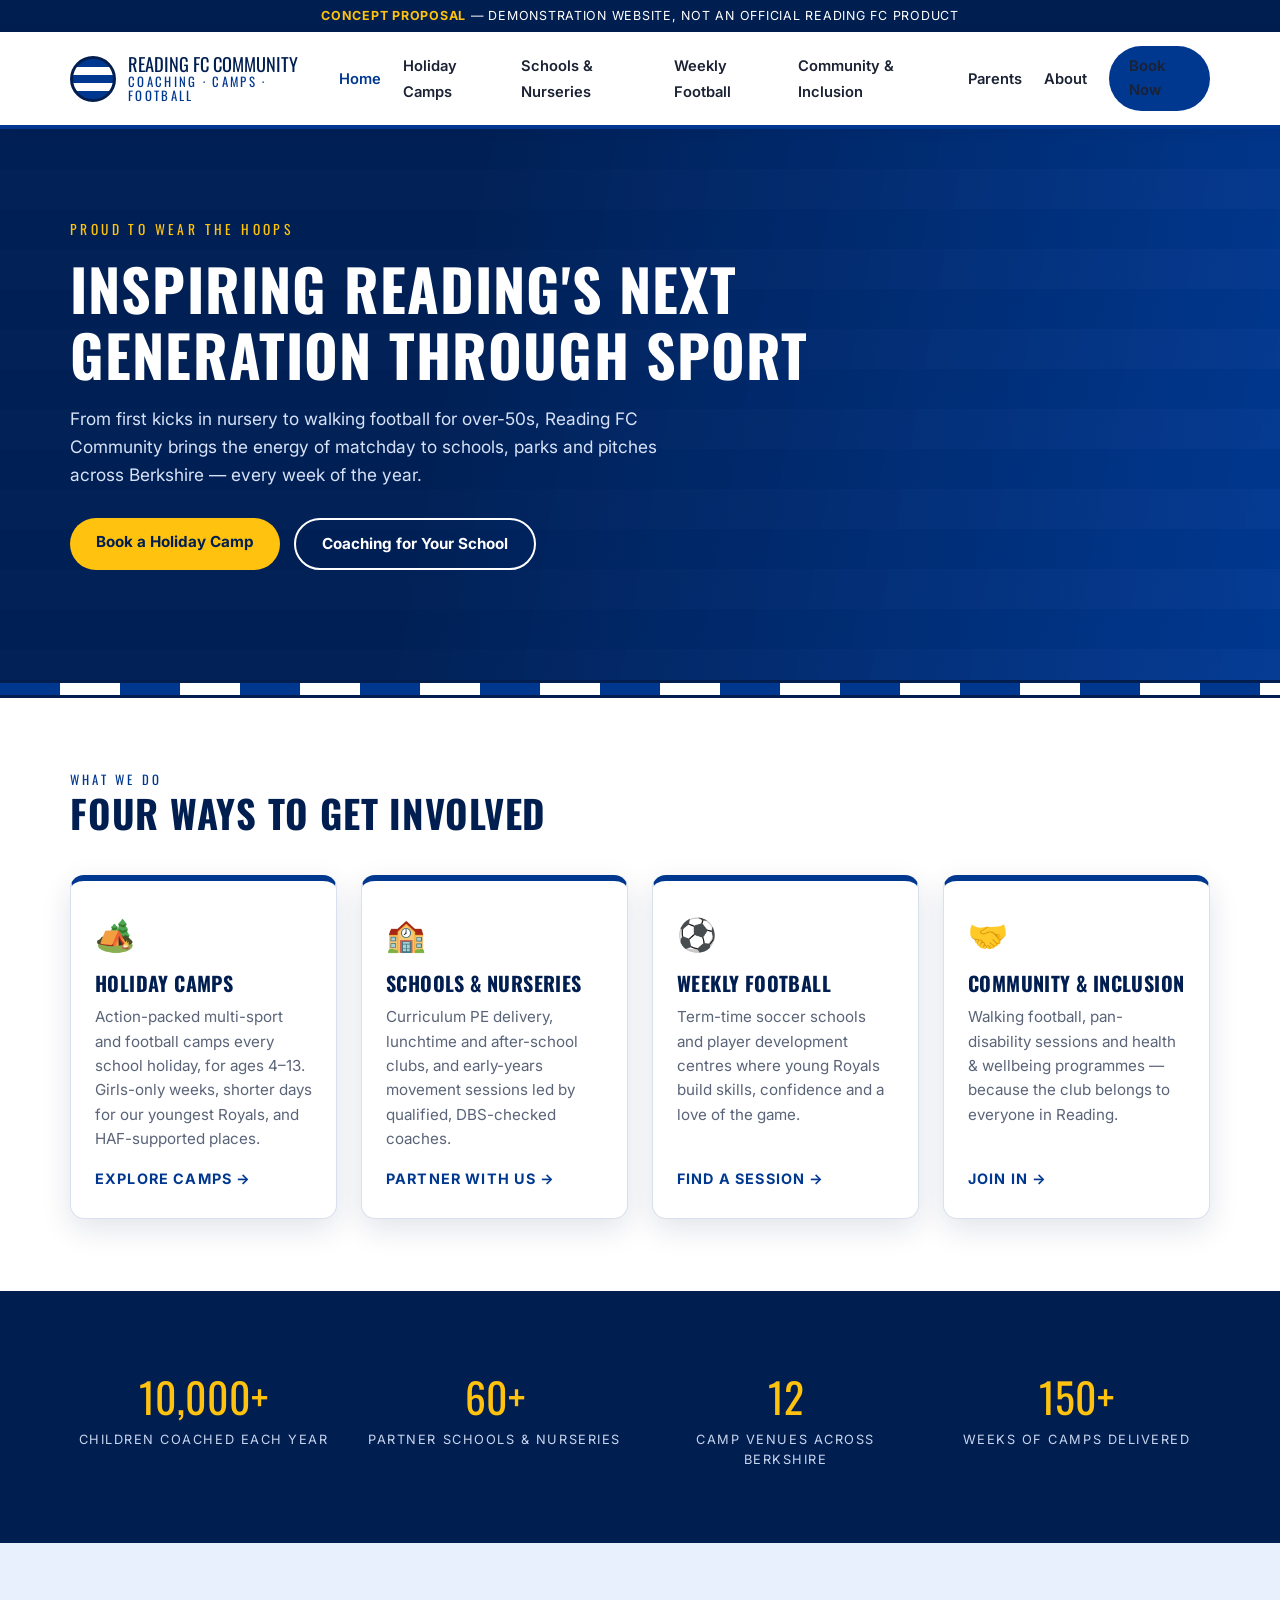
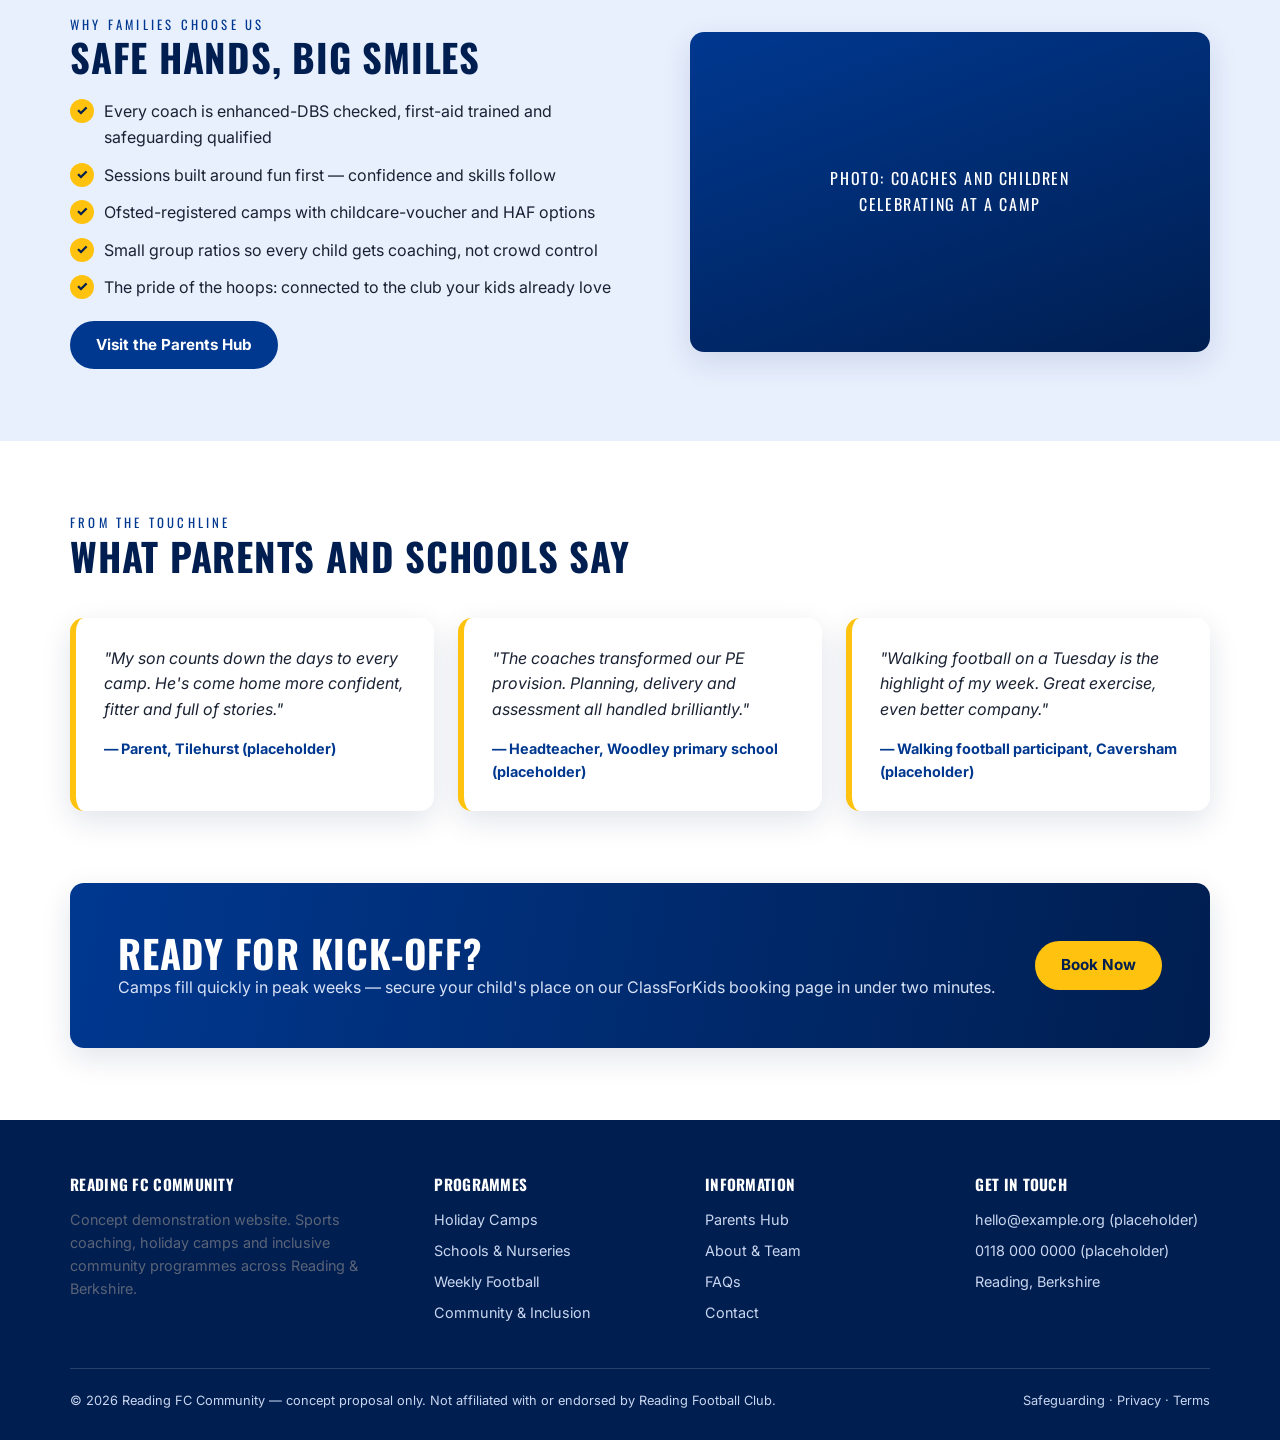
==== index.html @ 8077b836 "Link bookings to the Trust's ClassForKids portal Replace the planned Wix Bookings flow with link-out" ====
<!DOCTYPE html>
<html lang="en-GB">
<head>
  <meta charset="UTF-8" />
  <meta name="viewport" content="width=device-width, initial-scale=1.0" />
  <title>Reading FC Community | Sports Coaching, Holiday Camps &amp; Football for Berkshire</title>
  <meta name="description" content="Concept site: school sports coaching, holiday camps, weekly football and inclusive community programmes across Reading and Berkshire." />
  <link rel="preconnect" href="https://fonts.googleapis.com" />
  <link href="https://fonts.googleapis.com/css2?family=Oswald:wght@500;600;700&family=Inter:wght@400;600;700;800&display=swap" rel="stylesheet" />
  <link rel="stylesheet" href="assets/css/styles.css" />
</head>
<body>
  <div class="concept-ribbon"><strong>Concept proposal</strong> — demonstration website, not an official Reading FC product</div>

  <header class="site-header">
    <div class="container nav-bar">
      <a class="brand" href="index.html">
        <span class="brand-mark" aria-hidden="true"></span>
        <span class="brand-name">Reading FC Community<span>Coaching · Camps · Football</span></span>
      </a>
      <button class="nav-toggle" aria-label="Open menu">☰</button>
      <ul class="nav-links">
        <li><a href="index.html">Home</a></li>
        <li><a href="holiday-camps.html">Holiday Camps</a></li>
        <li><a href="schools-nurseries.html">Schools &amp; Nurseries</a></li>
        <li><a href="football.html">Weekly Football</a></li>
        <li><a href="community.html">Community &amp; Inclusion</a></li>
        <li><a href="parents.html">Parents</a></li>
        <li><a href="about.html">About</a></li>
        <li><a href="https://reading-fc-community-trust.classforkids.io/" target="_blank" rel="noopener" class="btn btn-royal" style="padding:9px 20px;">Book Now</a></li>
      </ul>
    </div>
  </header>

  <section class="hero">
    <div class="container">
      <p class="kicker">Proud to wear the hoops</p>
      <h1>Inspiring Reading's next generation through sport</h1>
      <p class="lede">From first kicks in nursery to walking football for over-50s, Reading FC Community brings the energy of matchday to schools, parks and pitches across Berkshire — every week of the year.</p>
      <div class="hero-ctas">
        <a class="btn btn-primary" href="holiday-camps.html">Book a Holiday Camp</a>
        <a class="btn btn-outline" href="schools-nurseries.html">Coaching for Your School</a>
      </div>
    </div>
  </section>
  <div class="hoops" aria-hidden="true"></div>

  <section>
    <div class="container">
      <div class="section-head">
        <p class="kicker">What we do</p>
        <h2>Four ways to get involved</h2>
      </div>
      <div class="card-grid">
        <article class="card">
          <div class="icon">🏕️</div>
          <h3>Holiday Camps</h3>
          <p>Action-packed multi-sport and football camps every school holiday, for ages 4–13. Girls-only weeks, shorter days for our youngest Royals, and HAF-supported places.</p>
          <a class="card-link" href="holiday-camps.html">Explore camps →</a>
        </article>
        <article class="card">
          <div class="icon">🏫</div>
          <h3>Schools &amp; Nurseries</h3>
          <p>Curriculum PE delivery, lunchtime and after-school clubs, and early-years movement sessions led by qualified, DBS-checked coaches.</p>
          <a class="card-link" href="schools-nurseries.html">Partner with us →</a>
        </article>
        <article class="card">
          <div class="icon">⚽</div>
          <h3>Weekly Football</h3>
          <p>Term-time soccer schools and player development centres where young Royals build skills, confidence and a love of the game.</p>
          <a class="card-link" href="football.html">Find a session →</a>
        </article>
        <article class="card">
          <div class="icon">🤝</div>
          <h3>Community &amp; Inclusion</h3>
          <p>Walking football, pan-disability sessions and health &amp; wellbeing programmes — because the club belongs to everyone in Reading.</p>
          <a class="card-link" href="community.html">Join in →</a>
        </article>
      </div>
    </div>
  </section>

  <section class="section-navy">
    <div class="container">
      <div class="stats">
        <div class="stat"><div class="num">10,000+</div><div class="label">Children coached each year</div></div>
        <div class="stat"><div class="num">60+</div><div class="label">Partner schools &amp; nurseries</div></div>
        <div class="stat"><div class="num">12</div><div class="label">Camp venues across Berkshire</div></div>
        <div class="stat"><div class="num">150+</div><div class="label">Weeks of camps delivered</div></div>
      </div>
    </div>
  </section>

  <section class="section-tinted">
    <div class="container split">
      <div>
        <div class="section-head" style="margin-bottom:18px;">
          <p class="kicker">Why families choose us</p>
          <h2>Safe hands, big smiles</h2>
        </div>
        <ul class="checklist">
          <li>Every coach is enhanced-DBS checked, first-aid trained and safeguarding qualified</li>
          <li>Sessions built around fun first — confidence and skills follow</li>
          <li>Ofsted-registered camps with childcare-voucher and HAF options</li>
          <li>Small group ratios so every child gets coaching, not crowd control</li>
          <li>The pride of the hoops: connected to the club your kids already love</li>
        </ul>
        <a class="btn btn-royal" href="parents.html">Visit the Parents Hub</a>
      </div>
      <div class="panel">Photo: coaches and children<br />celebrating at a camp</div>
    </div>
  </section>

  <section>
    <div class="container">
      <div class="section-head">
        <p class="kicker">From the touchline</p>
        <h2>What parents and schools say</h2>
      </div>
      <div class="quote-grid">
        <blockquote class="quote">
          <p>"My son counts down the days to every camp. He's come home more confident, fitter and full of stories."</p>
          <footer>— Parent, Tilehurst (placeholder)</footer>
        </blockquote>
        <blockquote class="quote">
          <p>"The coaches transformed our PE provision. Planning, delivery and assessment all handled brilliantly."</p>
          <footer>— Headteacher, Woodley primary school (placeholder)</footer>
        </blockquote>
        <blockquote class="quote">
          <p>"Walking football on a Tuesday is the highlight of my week. Great exercise, even better company."</p>
          <footer>— Walking football participant, Caversham (placeholder)</footer>
        </blockquote>
      </div>
    </div>
  </section>

  <section style="padding-top:0;">
    <div class="container">
      <div class="cta-banner">
        <div>
          <h2>Ready for kick-off?</h2>
          <p>Camps fill quickly in peak weeks — secure your child's place on our ClassForKids booking page in under two minutes.</p>
        </div>
        <a class="btn btn-primary" href="https://reading-fc-community-trust.classforkids.io/" target="_blank" rel="noopener">Book Now</a>
      </div>
    </div>
  </section>

  <footer class="site-footer">
    <div class="container">
      <div class="footer-grid">
        <div>
          <h4>Reading FC Community</h4>
          <p>Concept demonstration website. Sports coaching, holiday camps and inclusive community programmes across Reading &amp; Berkshire.</p>
        </div>
        <div>
          <h4>Programmes</h4>
          <ul>
            <li><a href="holiday-camps.html">Holiday Camps</a></li>
            <li><a href="schools-nurseries.html">Schools &amp; Nurseries</a></li>
            <li><a href="football.html">Weekly Football</a></li>
            <li><a href="community.html">Community &amp; Inclusion</a></li>
          </ul>
        </div>
        <div>
          <h4>Information</h4>
          <ul>
            <li><a href="parents.html">Parents Hub</a></li>
            <li><a href="about.html">About &amp; Team</a></li>
            <li><a href="parents.html#faqs">FAQs</a></li>
            <li><a href="contact.html">Contact</a></li>
          </ul>
        </div>
        <div>
          <h4>Get in touch</h4>
          <ul>
            <li>hello@example.org (placeholder)</li>
            <li>0118 000 0000 (placeholder)</li>
            <li>Reading, Berkshire</li>
          </ul>
        </div>
      </div>
      <div class="footer-legal">
        <span>© 2026 Reading FC Community — concept proposal only. Not affiliated with or endorsed by Reading Football Club.</span>
        <span>Safeguarding · Privacy · Terms</span>
      </div>
    </div>
  </footer>

  <script src="assets/js/main.js"></script>
</body>
</html>
---- assets/css/styles.css ----
/* Reading FC Community — concept prototype stylesheet */

:root {
  --royal: #003890;
  --navy: #001e50;
  --sky: #e8f0fe;
  --gold: #ffc20e;
  --white: #ffffff;
  --ink: #1a2233;
  --grey: #5a6478;
  --line: #d9e0ee;
  --radius: 14px;
  --shadow: 0 10px 30px rgba(0, 30, 80, 0.12);
  --font-head: "Oswald", "Arial Narrow", sans-serif;
  --font-body: "Inter", "Helvetica Neue", Arial, sans-serif;
}

* { box-sizing: border-box; margin: 0; padding: 0; }

html { scroll-behavior: smooth; }

body {
  font-family: var(--font-body);
  color: var(--ink);
  line-height: 1.6;
  background: var(--white);
}

img { max-width: 100%; display: block; }

h1, h2, h3, h4 {
  font-family: var(--font-head);
  text-transform: uppercase;
  letter-spacing: 0.02em;
  line-height: 1.15;
  color: var(--navy);
}

h1 { font-size: clamp(2.2rem, 5vw, 3.6rem); }
h2 { font-size: clamp(1.6rem, 3.5vw, 2.4rem); }
h3 { font-size: 1.25rem; }

p { color: var(--grey); }

a { color: var(--royal); }

.container {
  width: min(1140px, 92%);
  margin: 0 auto;
}

/* ---- Concept disclaimer ribbon ---- */
.concept-ribbon {
  background: var(--navy);
  color: var(--white);
  text-align: center;
  font-size: 0.78rem;
  letter-spacing: 0.06em;
  text-transform: uppercase;
  padding: 6px 12px;
}
.concept-ribbon strong { color: var(--gold); }

/* ---- Header / nav ---- */
.site-header {
  position: sticky;
  top: 0;
  z-index: 50;
  background: var(--white);
  border-bottom: 4px solid var(--royal);
  box-shadow: 0 2px 12px rgba(0, 30, 80, 0.08);
}

.nav-bar {
  display: flex;
  align-items: center;
  justify-content: space-between;
  padding: 14px 0;
  gap: 20px;
}

.brand {
  display: flex;
  align-items: center;
  gap: 12px;
  text-decoration: none;
}

.brand-mark {
  width: 46px;
  height: 46px;
  border-radius: 50%;
  background: repeating-linear-gradient(
    180deg,
    var(--royal) 0 20%,
    var(--white) 20% 40%
  );
  border: 3px solid var(--navy);
  flex-shrink: 0;
}

.brand-name {
  font-family: var(--font-head);
  text-transform: uppercase;
  color: var(--navy);
  font-size: 1.15rem;
  line-height: 1.1;
}
.brand-name span { display: block; color: var(--royal); font-size: 0.8rem; letter-spacing: 0.18em; }

.nav-links {
  display: flex;
  align-items: center;
  gap: 22px;
  list-style: none;
}

.nav-links a {
  text-decoration: none;
  color: var(--ink);
  font-weight: 600;
  font-size: 0.92rem;
}

.nav-links a:hover, .nav-links a.active { color: var(--royal); }

.btn {
  display: inline-block;
  padding: 12px 26px;
  border-radius: 999px;
  font-weight: 700;
  text-decoration: none;
  font-size: 0.95rem;
  transition: transform 0.15s ease, box-shadow 0.15s ease;
}
.btn:hover { transform: translateY(-2px); box-shadow: var(--shadow); }

.btn-primary { background: var(--gold); color: var(--navy); }
.btn-outline { border: 2px solid var(--white); color: var(--white); }
.btn-royal { background: var(--royal); color: var(--white); }

.nav-toggle {
  display: none;
  background: none;
  border: 0;
  font-size: 1.6rem;
  color: var(--navy);
  cursor: pointer;
}

/* ---- Hero ---- */
.hero {
  position: relative;
  background:
    linear-gradient(100deg, rgba(0, 30, 80, 0.92) 35%, rgba(0, 56, 144, 0.78)),
    url("data:image/svg+xml,%3Csvg xmlns='http://www.w3.org/2000/svg' width='80' height='80'%3E%3Crect width='80' height='40' fill='%23003890'/%3E%3Crect y='40' width='80' height='40' fill='%23184aa5'/%3E%3C/svg%3E");
  color: var(--white);
  padding: 90px 0 110px;
  overflow: hidden;
}

.hero h1 { color: var(--white); max-width: 14em; }
.hero .kicker {
  color: var(--gold);
  font-family: var(--font-head);
  text-transform: uppercase;
  letter-spacing: 0.25em;
  font-size: 0.85rem;
  margin-bottom: 14px;
}
.hero p.lede {
  color: #d7e2f7;
  max-width: 36em;
  margin: 18px 0 30px;
  font-size: 1.08rem;
}
.hero-ctas { display: flex; gap: 14px; flex-wrap: wrap; }

.hoops {
  height: 18px;
  background: repeating-linear-gradient(
    90deg,
    var(--royal) 0 60px,
    var(--white) 60px 120px
  );
  border-top: 3px solid var(--navy);
  border-bottom: 3px solid var(--navy);
}

/* ---- Sections ---- */
section { padding: 72px 0; }
.section-tinted { background: var(--sky); }
.section-navy { background: var(--navy); color: var(--white); }
.section-navy h2 { color: var(--white); }
.section-navy p { color: #c9d6ef; }

.section-head { max-width: 44em; margin-bottom: 40px; }
.section-head .kicker {
  color: var(--royal);
  font-family: var(--font-head);
  text-transform: uppercase;
  letter-spacing: 0.25em;
  font-size: 0.8rem;
}
.section-navy .section-head .kicker { color: var(--gold); }

/* ---- Cards ---- */
.card-grid {
  display: grid;
  grid-template-columns: repeat(auto-fit, minmax(250px, 1fr));
  gap: 24px;
}

.card {
  background: var(--white);
  border: 1px solid var(--line);
  border-top: 6px solid var(--royal);
  border-radius: var(--radius);
  padding: 28px 24px;
  box-shadow: var(--shadow);
  display: flex;
  flex-direction: column;
}

.card .icon { font-size: 2rem; margin-bottom: 12px; }
.card h3 { margin-bottom: 10px; }
.card p { font-size: 0.95rem; flex-grow: 1; }
.card .card-link {
  margin-top: 16px;
  font-weight: 700;
  text-decoration: none;
  color: var(--royal);
  font-size: 0.9rem;
  text-transform: uppercase;
  letter-spacing: 0.08em;
}

/* ---- Stats band ---- */
.stats {
  display: grid;
  grid-template-columns: repeat(auto-fit, minmax(180px, 1fr));
  gap: 24px;
  text-align: center;
}
.stat .num {
  font-family: var(--font-head);
  font-size: 2.6rem;
  color: var(--gold);
}
.stat .label { color: #c9d6ef; text-transform: uppercase; font-size: 0.8rem; letter-spacing: 0.12em; }

/* ---- Split feature ---- */
.split {
  display: grid;
  grid-template-columns: 1.1fr 1fr;
  gap: 48px;
  align-items: center;
}
.split .panel {
  background: linear-gradient(160deg, var(--royal), var(--navy));
  border-radius: var(--radius);
  min-height: 320px;
  display: flex;
  align-items: center;
  justify-content: center;
  color: var(--white);
  font-family: var(--font-head);
  text-transform: uppercase;
  letter-spacing: 0.1em;
  text-align: center;
  padding: 24px;
  box-shadow: var(--shadow);
}

.checklist { list-style: none; margin: 20px 0; }
.checklist li {
  padding-left: 34px;
  position: relative;
  margin-bottom: 12px;
  color: var(--ink);
}
.checklist li::before {
  content: "✓";
  position: absolute;
  left: 0;
  top: 0;
  width: 24px;
  height: 24px;
  border-radius: 50%;
  background: var(--gold);
  color: var(--navy);
  font-weight: 800;
  display: flex;
  align-items: center;
  justify-content: center;
  font-size: 0.85rem;
}

/* ---- Testimonials ---- */
.quote-grid {
  display: grid;
  grid-template-columns: repeat(auto-fit, minmax(280px, 1fr));
  gap: 24px;
}
.quote {
  background: var(--white);
  border-radius: var(--radius);
  padding: 28px;
  border-left: 6px solid var(--gold);
  box-shadow: var(--shadow);
}
.quote p { font-style: italic; color: var(--ink); }
.quote footer { margin-top: 14px; font-weight: 700; color: var(--royal); font-size: 0.9rem; }

/* ---- Tables ---- */
.info-table {
  width: 100%;
  border-collapse: collapse;
  background: var(--white);
  border-radius: var(--radius);
  overflow: hidden;
  box-shadow: var(--shadow);
}
.info-table th {
  background: var(--royal);
  color: var(--white);
  font-family: var(--font-head);
  text-transform: uppercase;
  letter-spacing: 0.06em;
  font-weight: 600;
  padding: 14px 18px;
  text-align: left;
  font-size: 0.9rem;
}
.info-table td { padding: 14px 18px; border-bottom: 1px solid var(--line); font-size: 0.95rem; }
.info-table tr:last-child td { border-bottom: 0; }

.badge {
  display: inline-block;
  background: var(--sky);
  color: var(--royal);
  border-radius: 999px;
  font-size: 0.75rem;
  font-weight: 700;
  padding: 3px 12px;
  text-transform: uppercase;
  letter-spacing: 0.06em;
}
.badge-gold { background: var(--gold); color: var(--navy); }

/* ---- FAQ ---- */
details.faq {
  background: var(--white);
  border: 1px solid var(--line);
  border-radius: var(--radius);
  margin-bottom: 12px;
  overflow: hidden;
}
details.faq summary {
  cursor: pointer;
  padding: 18px 22px;
  font-weight: 700;
  color: var(--navy);
  list-style: none;
  position: relative;
}
details.faq summary::after {
  content: "+";
  position: absolute;
  right: 22px;
  color: var(--royal);
  font-size: 1.3rem;
}
details.faq[open] summary::after { content: "–"; }
details.faq .answer { padding: 0 22px 18px; }

/* ---- Forms ---- */
.form-grid {
  display: grid;
  grid-template-columns: 1fr 1fr;
  gap: 18px;
}
.form-grid .full { grid-column: 1 / -1; }
label { font-weight: 600; font-size: 0.88rem; color: var(--navy); display: block; margin-bottom: 6px; }
input, select, textarea {
  width: 100%;
  padding: 12px 14px;
  border: 1px solid var(--line);
  border-radius: 8px;
  font-family: inherit;
  font-size: 0.95rem;
}
textarea { min-height: 120px; resize: vertical; }

/* ---- CTA banner ---- */
.cta-banner {
  background: linear-gradient(100deg, var(--royal), var(--navy));
  border-radius: var(--radius);
  padding: 48px;
  display: flex;
  align-items: center;
  justify-content: space-between;
  gap: 24px;
  flex-wrap: wrap;
  color: var(--white);
  box-shadow: var(--shadow);
}
.cta-banner h2 { color: var(--white); }
.cta-banner p { color: #d7e2f7; }

/* ---- Footer ---- */
.site-footer {
  background: var(--navy);
  color: #c9d6ef;
  padding: 56px 0 28px;
  font-size: 0.9rem;
}
.footer-grid {
  display: grid;
  grid-template-columns: 1.4fr 1fr 1fr 1fr;
  gap: 36px;
  margin-bottom: 36px;
}
.site-footer h4 { color: var(--white); margin-bottom: 14px; font-size: 0.95rem; }
.site-footer ul { list-style: none; }
.site-footer li { margin-bottom: 8px; }
.site-footer a { color: #c9d6ef; text-decoration: none; }
.site-footer a:hover { color: var(--gold); }
.footer-legal {
  border-top: 1px solid rgba(255, 255, 255, 0.15);
  padding-top: 22px;
  display: flex;
  justify-content: space-between;
  gap: 16px;
  flex-wrap: wrap;
  font-size: 0.8rem;
}

/* ---- Page hero (inner pages) ---- */
.page-hero {
  background: linear-gradient(100deg, var(--navy), var(--royal));
  color: var(--white);
  padding: 64px 0;
}
.page-hero h1 { color: var(--white); }
.page-hero p { color: #d7e2f7; max-width: 40em; margin-top: 12px; }

/* ---- Responsive ---- */
@media (max-width: 860px) {
  .nav-toggle { display: block; }
  .nav-links {
    display: none;
    position: absolute;
    top: 100%;
    left: 0;
    right: 0;
    background: var(--white);
    flex-direction: column;
    padding: 18px 5%;
    gap: 14px;
    border-bottom: 4px solid var(--royal);
    box-shadow: var(--shadow);
  }
  .nav-links.open { display: flex; }
  .split { grid-template-columns: 1fr; }
  .footer-grid { grid-template-columns: 1fr 1fr; }
  .form-grid { grid-template-columns: 1fr; }
}
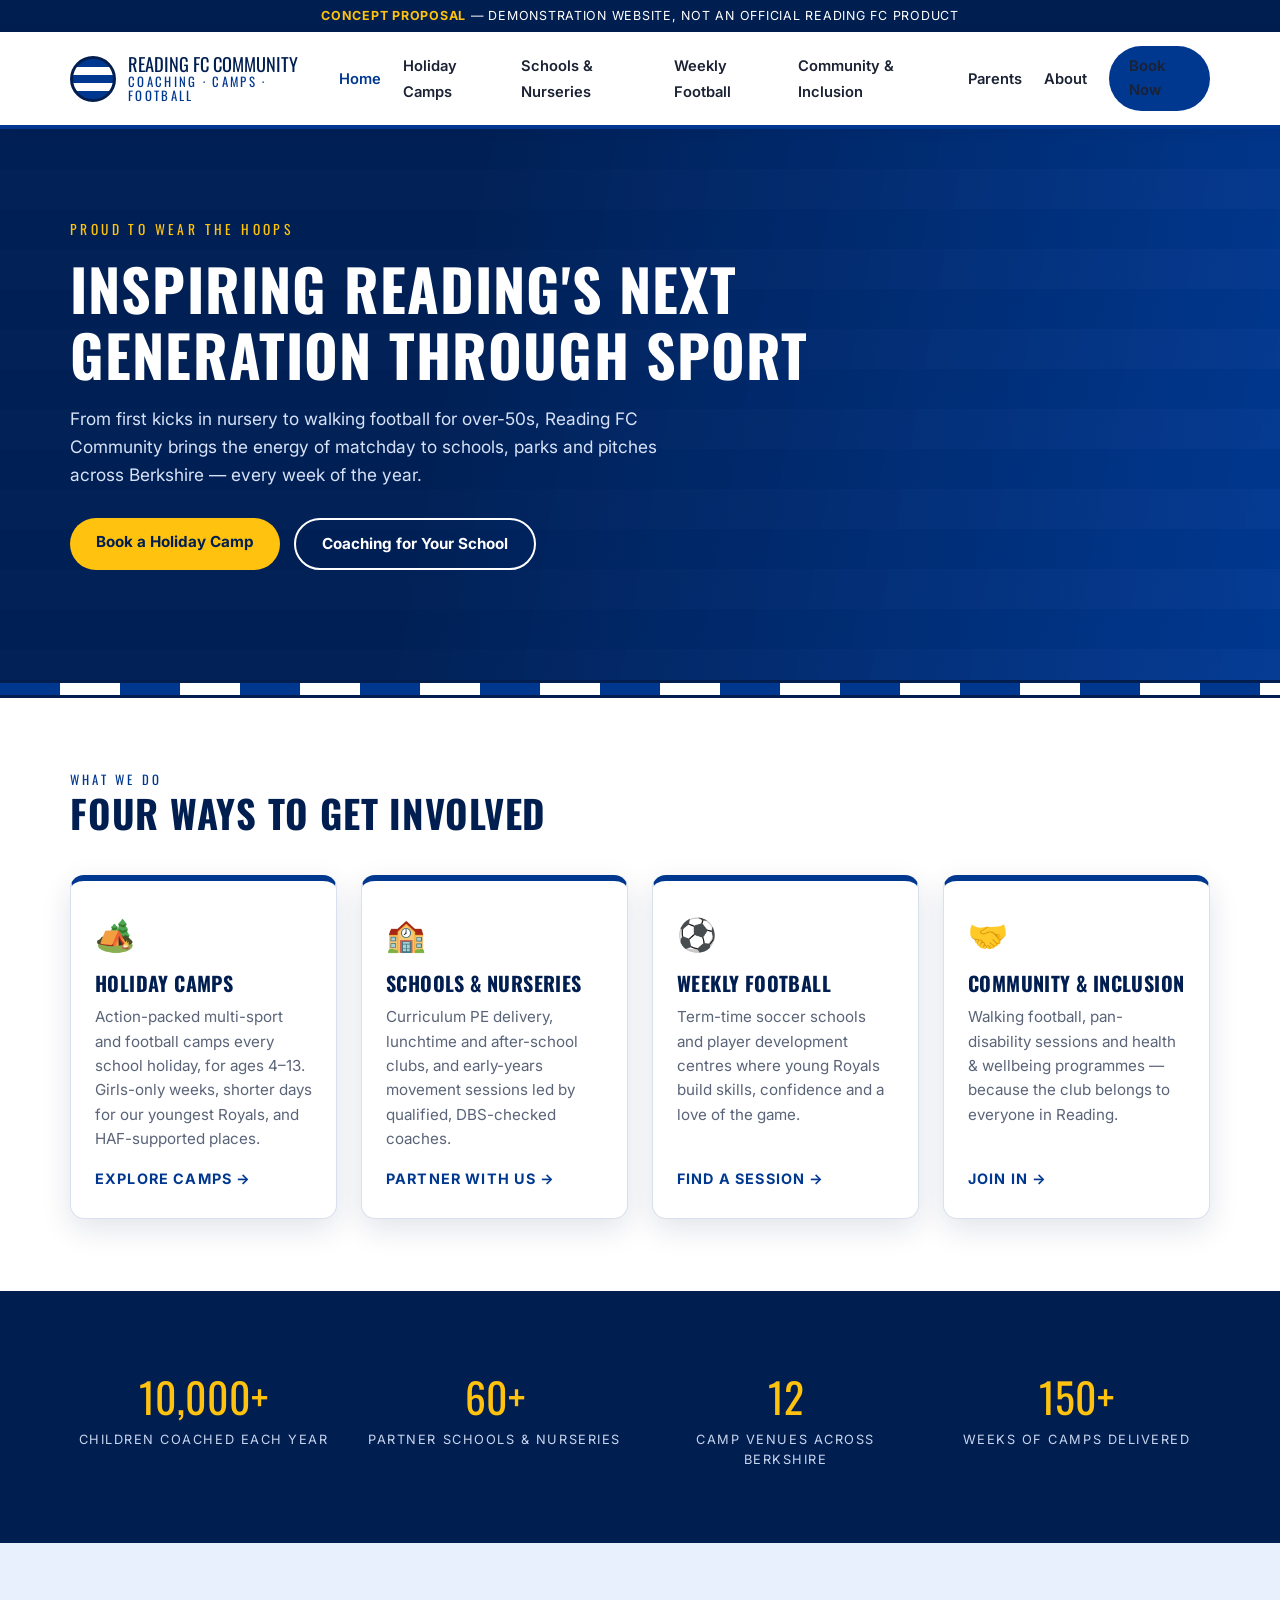
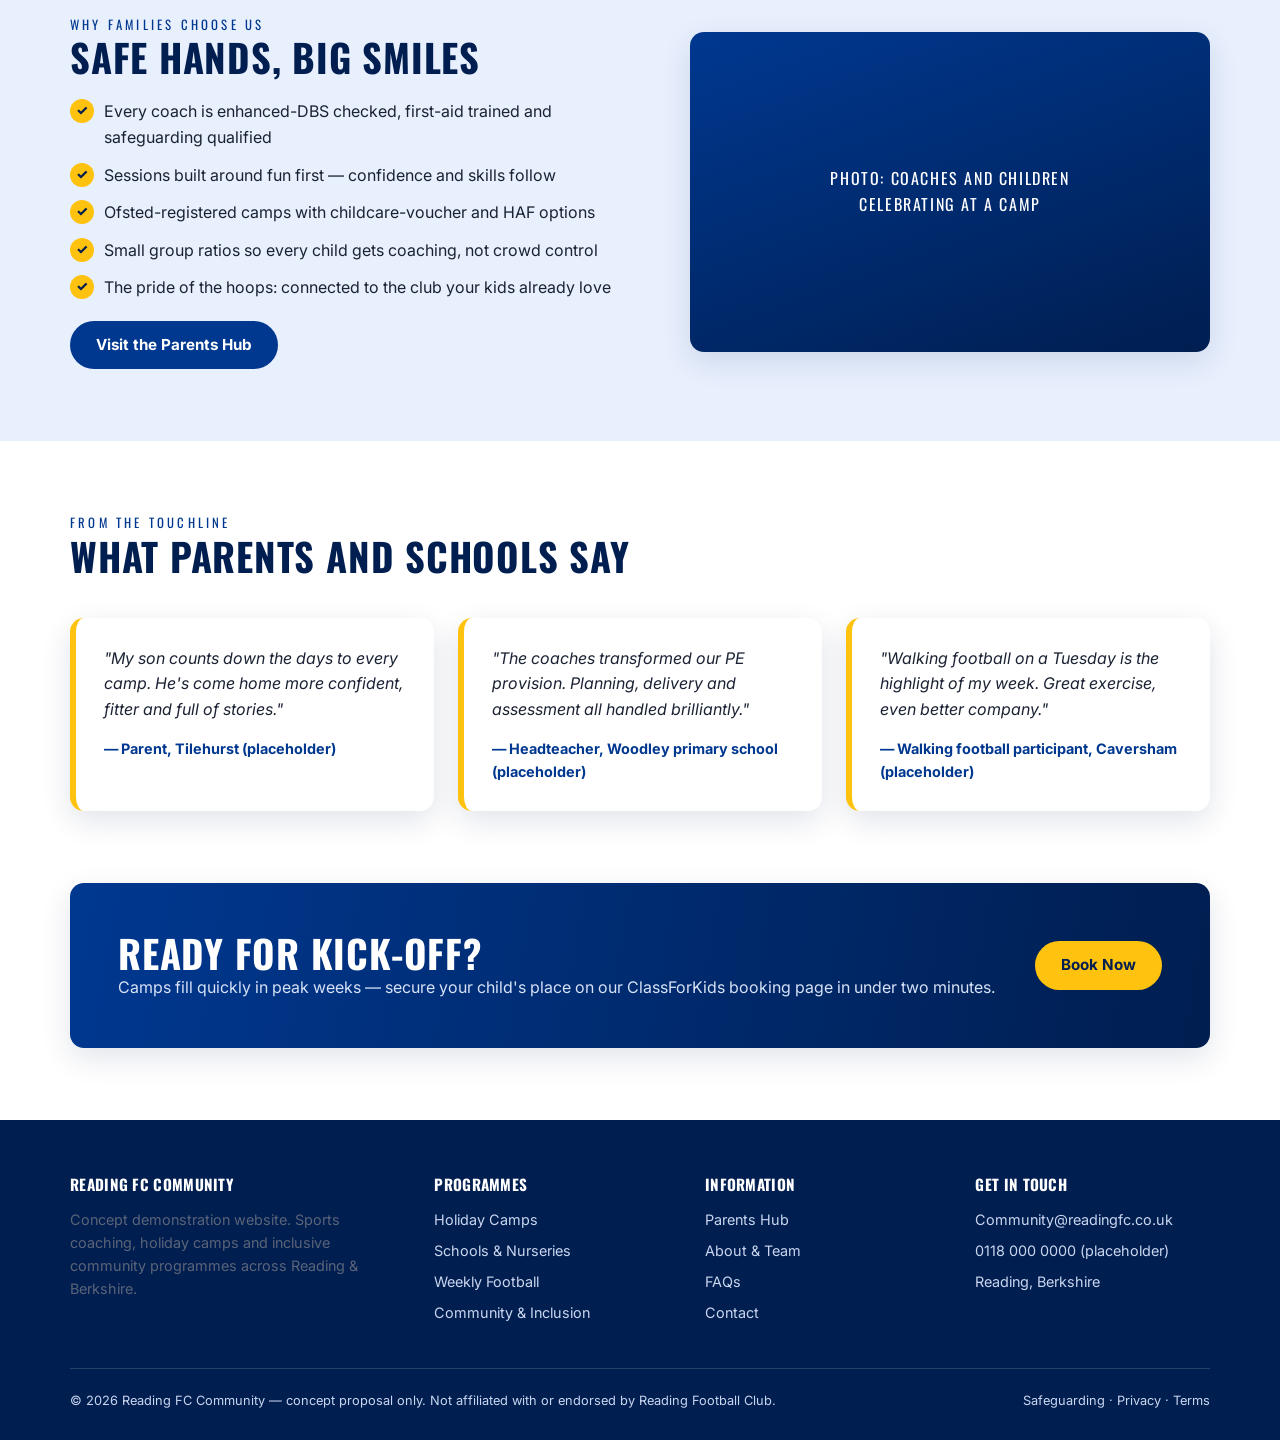
==== commit a5b7192b: "Use real Trust contact email Community@readingfc.co.uk https://claude.ai/code/session_01PQxZ1Z6JmHFY" ====
--- a/index.html
+++ b/index.html
@@ -174,7 +174,7 @@
         <div>
           <h4>Get in touch</h4>
           <ul>
-            <li>hello@example.org (placeholder)</li>
+            <li>Community@readingfc.co.uk</li>
             <li>0118 000 0000 (placeholder)</li>
             <li>Reading, Berkshire</li>
           </ul>
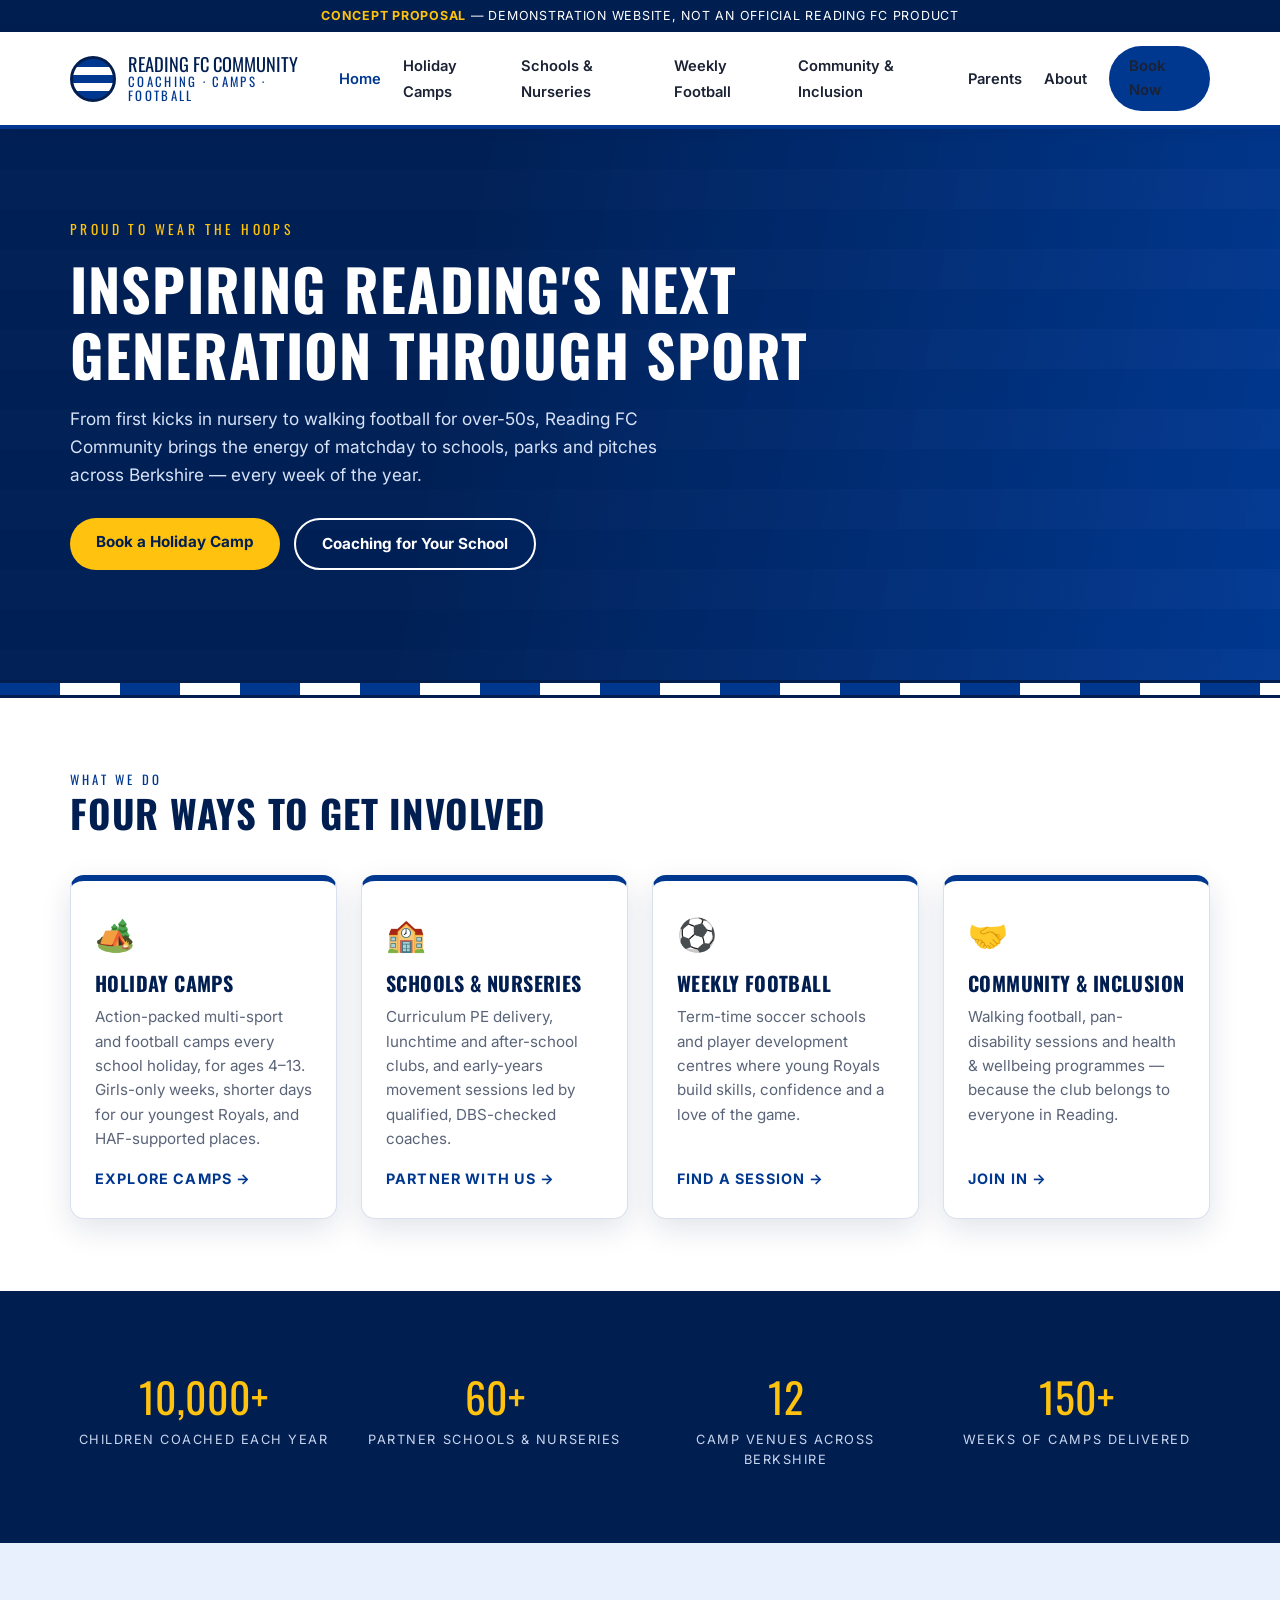
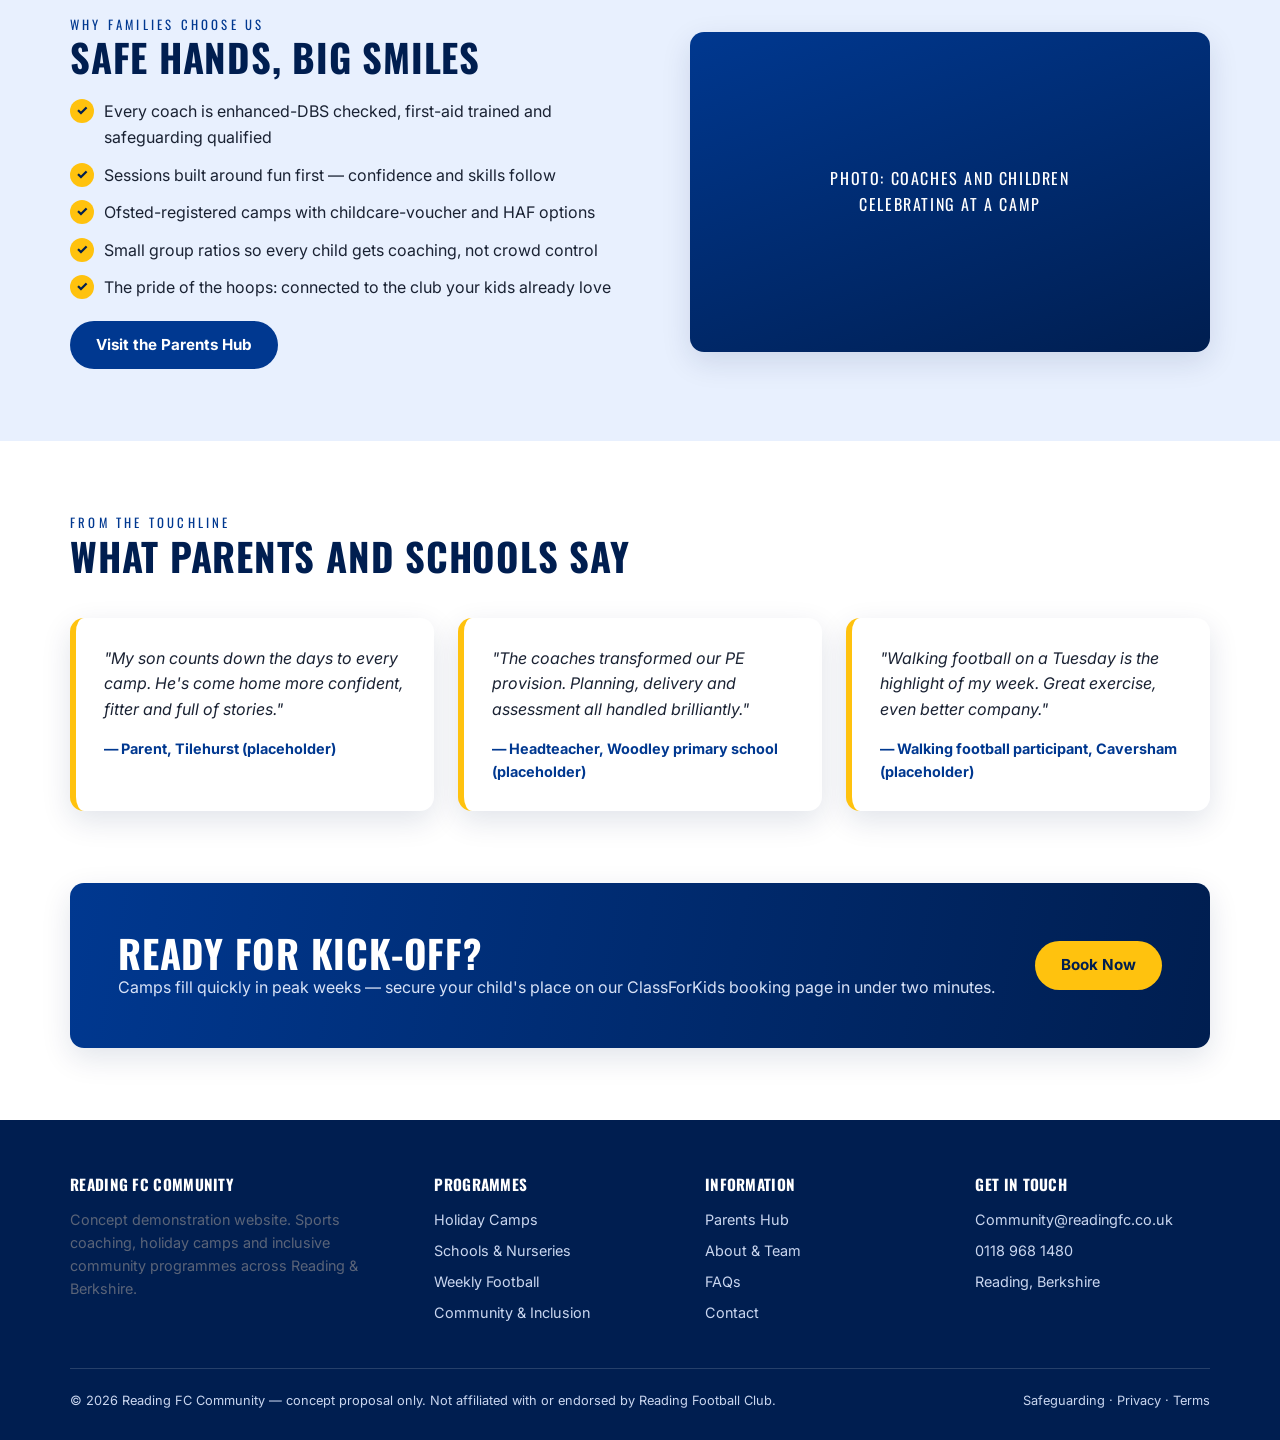
==== commit 08d27436: "Use real Trust phone number 0118 968 1480 https://claude.ai/code/session_01PQxZ1Z6JmHFYWLthwBWK4u" ====
--- a/index.html
+++ b/index.html
@@ -175,7 +175,7 @@
           <h4>Get in touch</h4>
           <ul>
             <li>Community@readingfc.co.uk</li>
-            <li>0118 000 0000 (placeholder)</li>
+            <li>0118 968 1480</li>
             <li>Reading, Berkshire</li>
           </ul>
         </div>
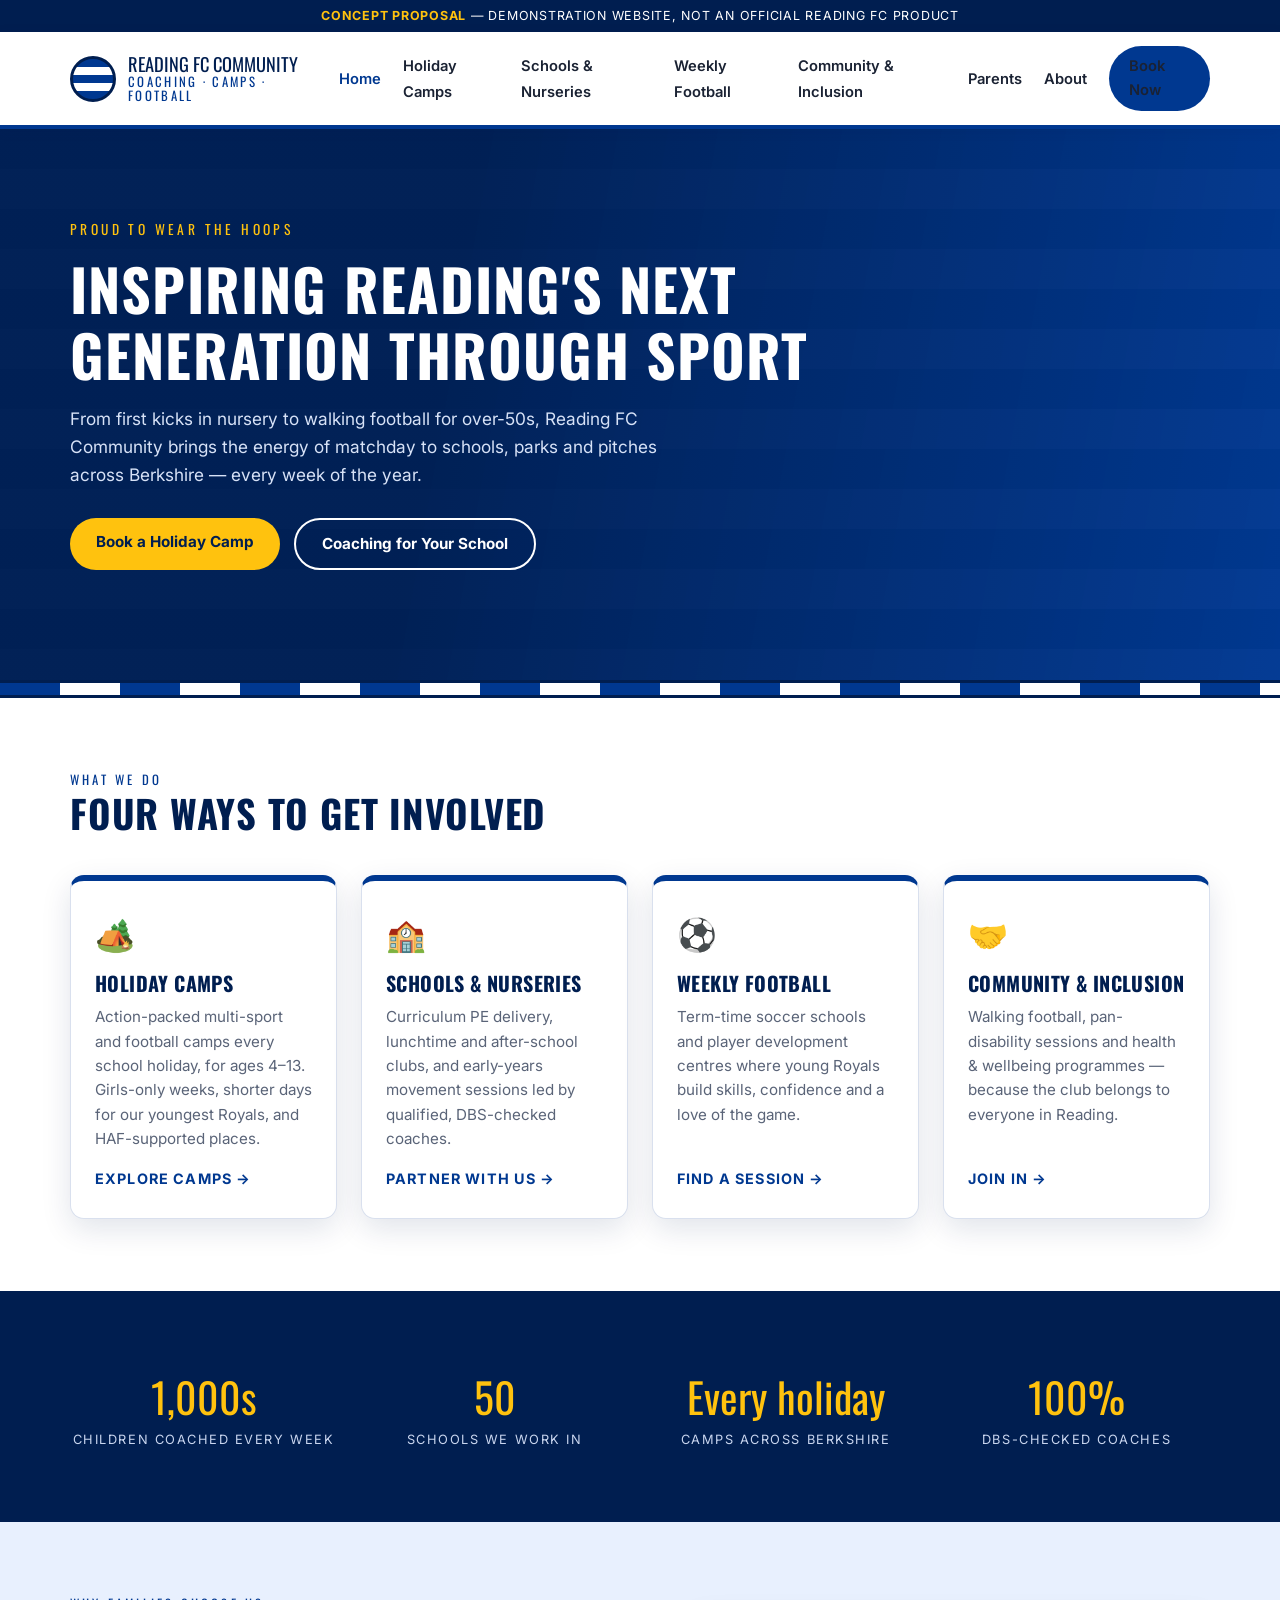
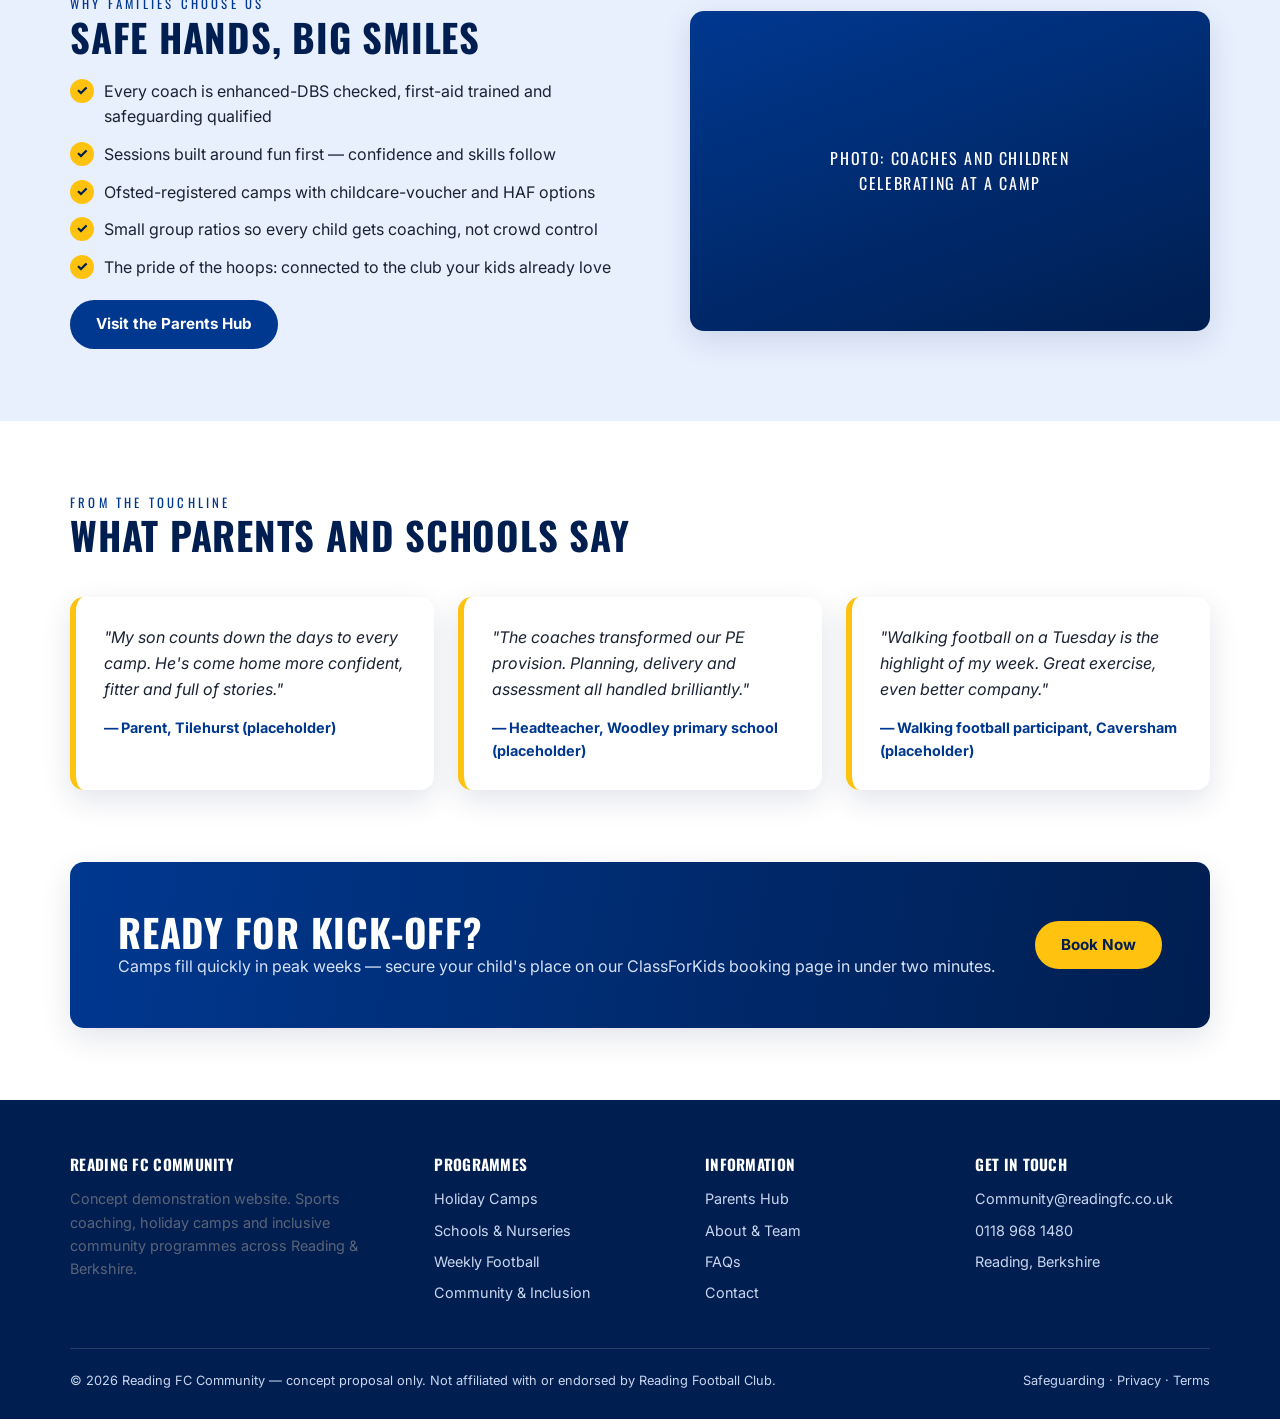
==== commit e6de90ee: "Use real reach stats: thousands of children weekly, 50 schools https://claude.ai/code/session_01PQxZ" ====
--- a/index.html
+++ b/index.html
@@ -83,10 +83,10 @@
   <section class="section-navy">
     <div class="container">
       <div class="stats">
-        <div class="stat"><div class="num">10,000+</div><div class="label">Children coached each year</div></div>
-        <div class="stat"><div class="num">60+</div><div class="label">Partner schools &amp; nurseries</div></div>
-        <div class="stat"><div class="num">12</div><div class="label">Camp venues across Berkshire</div></div>
-        <div class="stat"><div class="num">150+</div><div class="label">Weeks of camps delivered</div></div>
+        <div class="stat"><div class="num">1,000s</div><div class="label">Children coached every week</div></div>
+        <div class="stat"><div class="num">50</div><div class="label">Schools we work in</div></div>
+        <div class="stat"><div class="num">Every holiday</div><div class="label">Camps across Berkshire</div></div>
+        <div class="stat"><div class="num">100%</div><div class="label">DBS-checked coaches</div></div>
       </div>
     </div>
   </section>
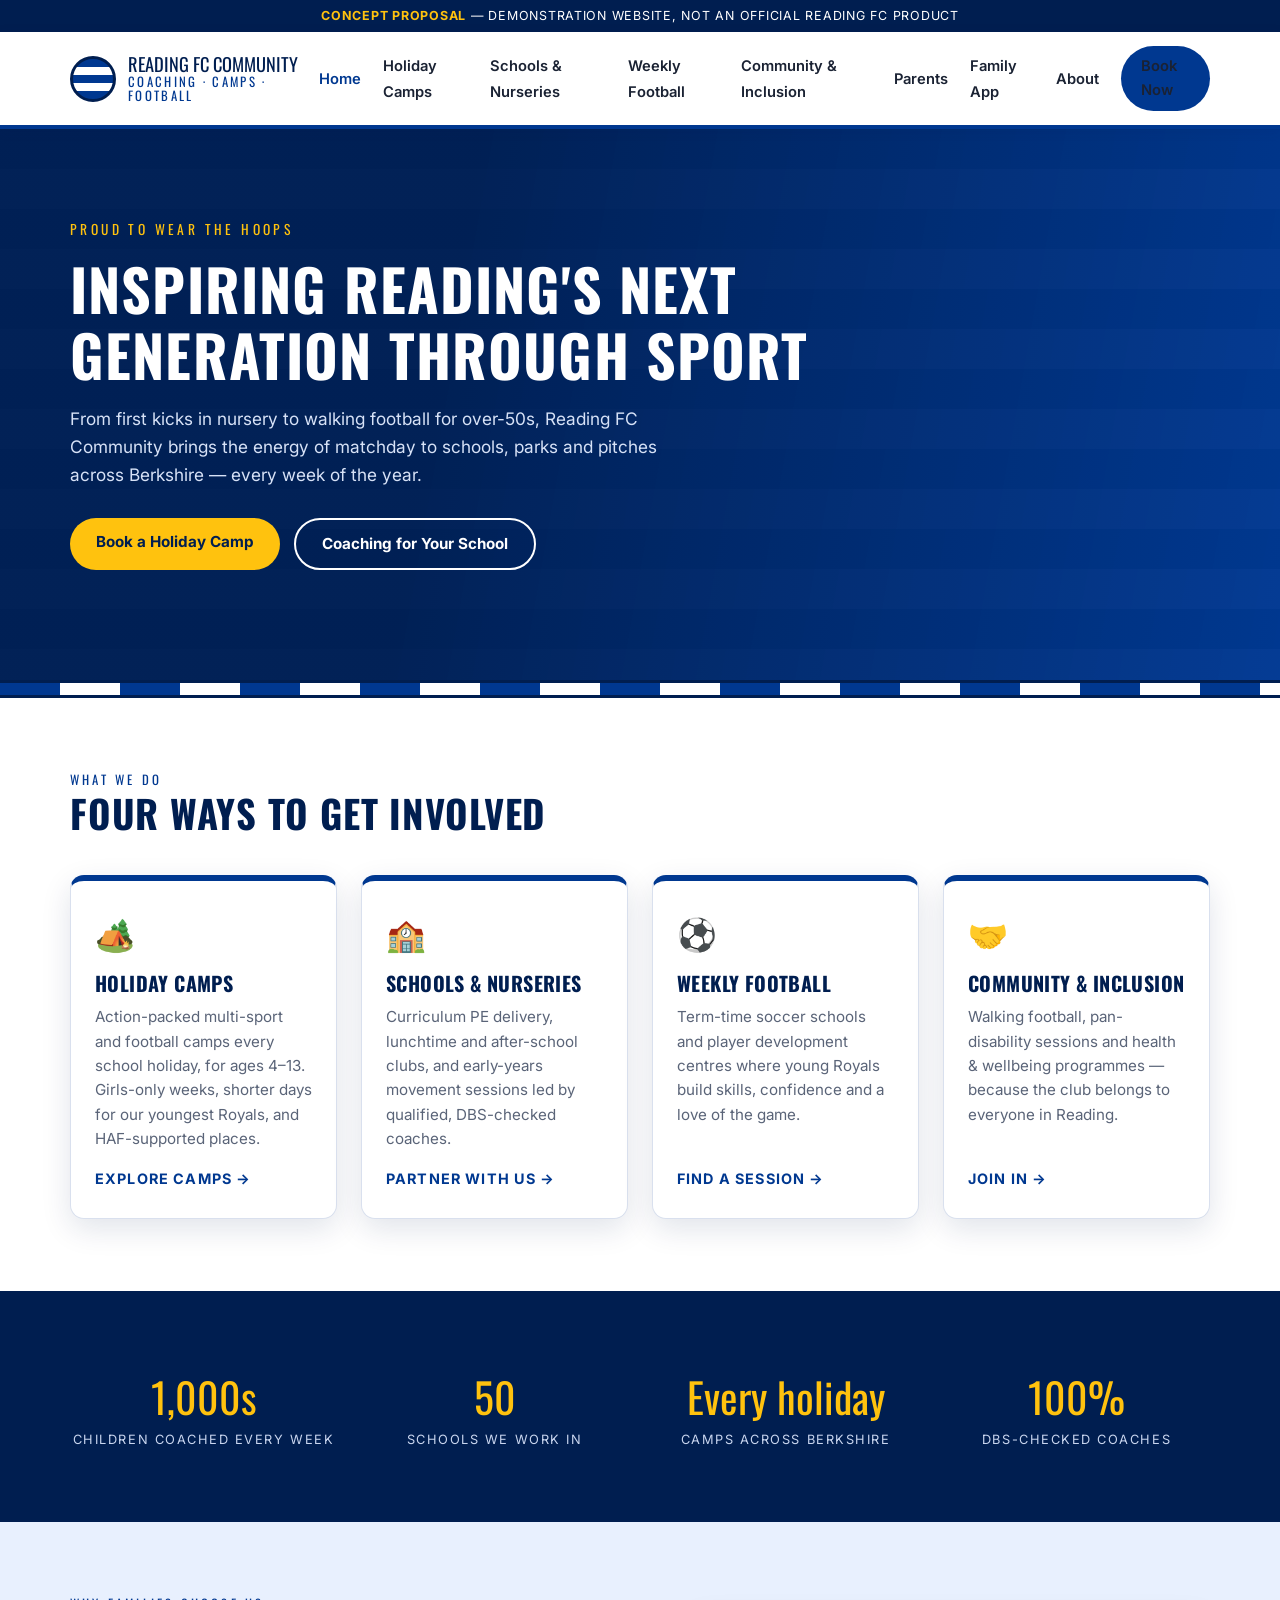
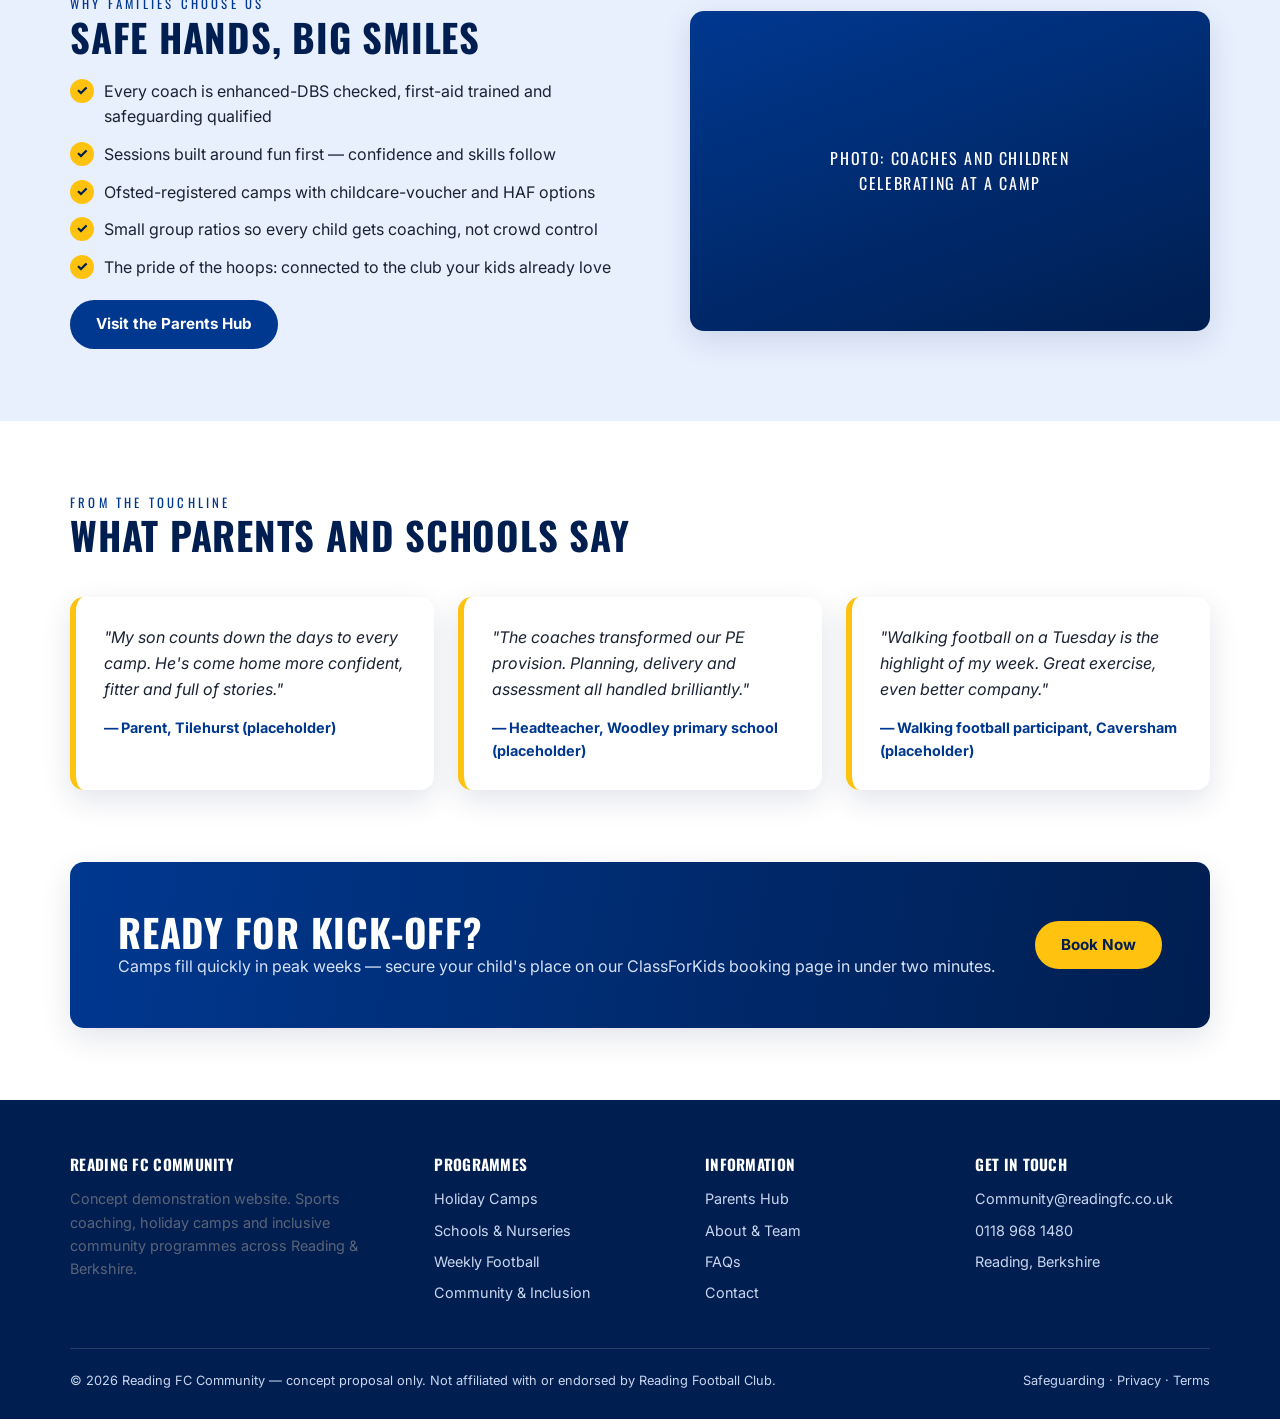
==== commit 3c3ad5d8: "Add Royals Family Pass: family offers app pitch page + interactive prototype - app.html: working mob" ====
--- a/index.html
+++ b/index.html
@@ -26,6 +26,7 @@
         <li><a href="football.html">Weekly Football</a></li>
         <li><a href="community.html">Community &amp; Inclusion</a></li>
         <li><a href="parents.html">Parents</a></li>
+        <li><a href="family-app.html">Family App</a></li>
         <li><a href="about.html">About</a></li>
         <li><a href="https://reading-fc-community-trust.classforkids.io/" target="_blank" rel="noopener" class="btn btn-royal" style="padding:9px 20px;">Book Now</a></li>
       </ul>
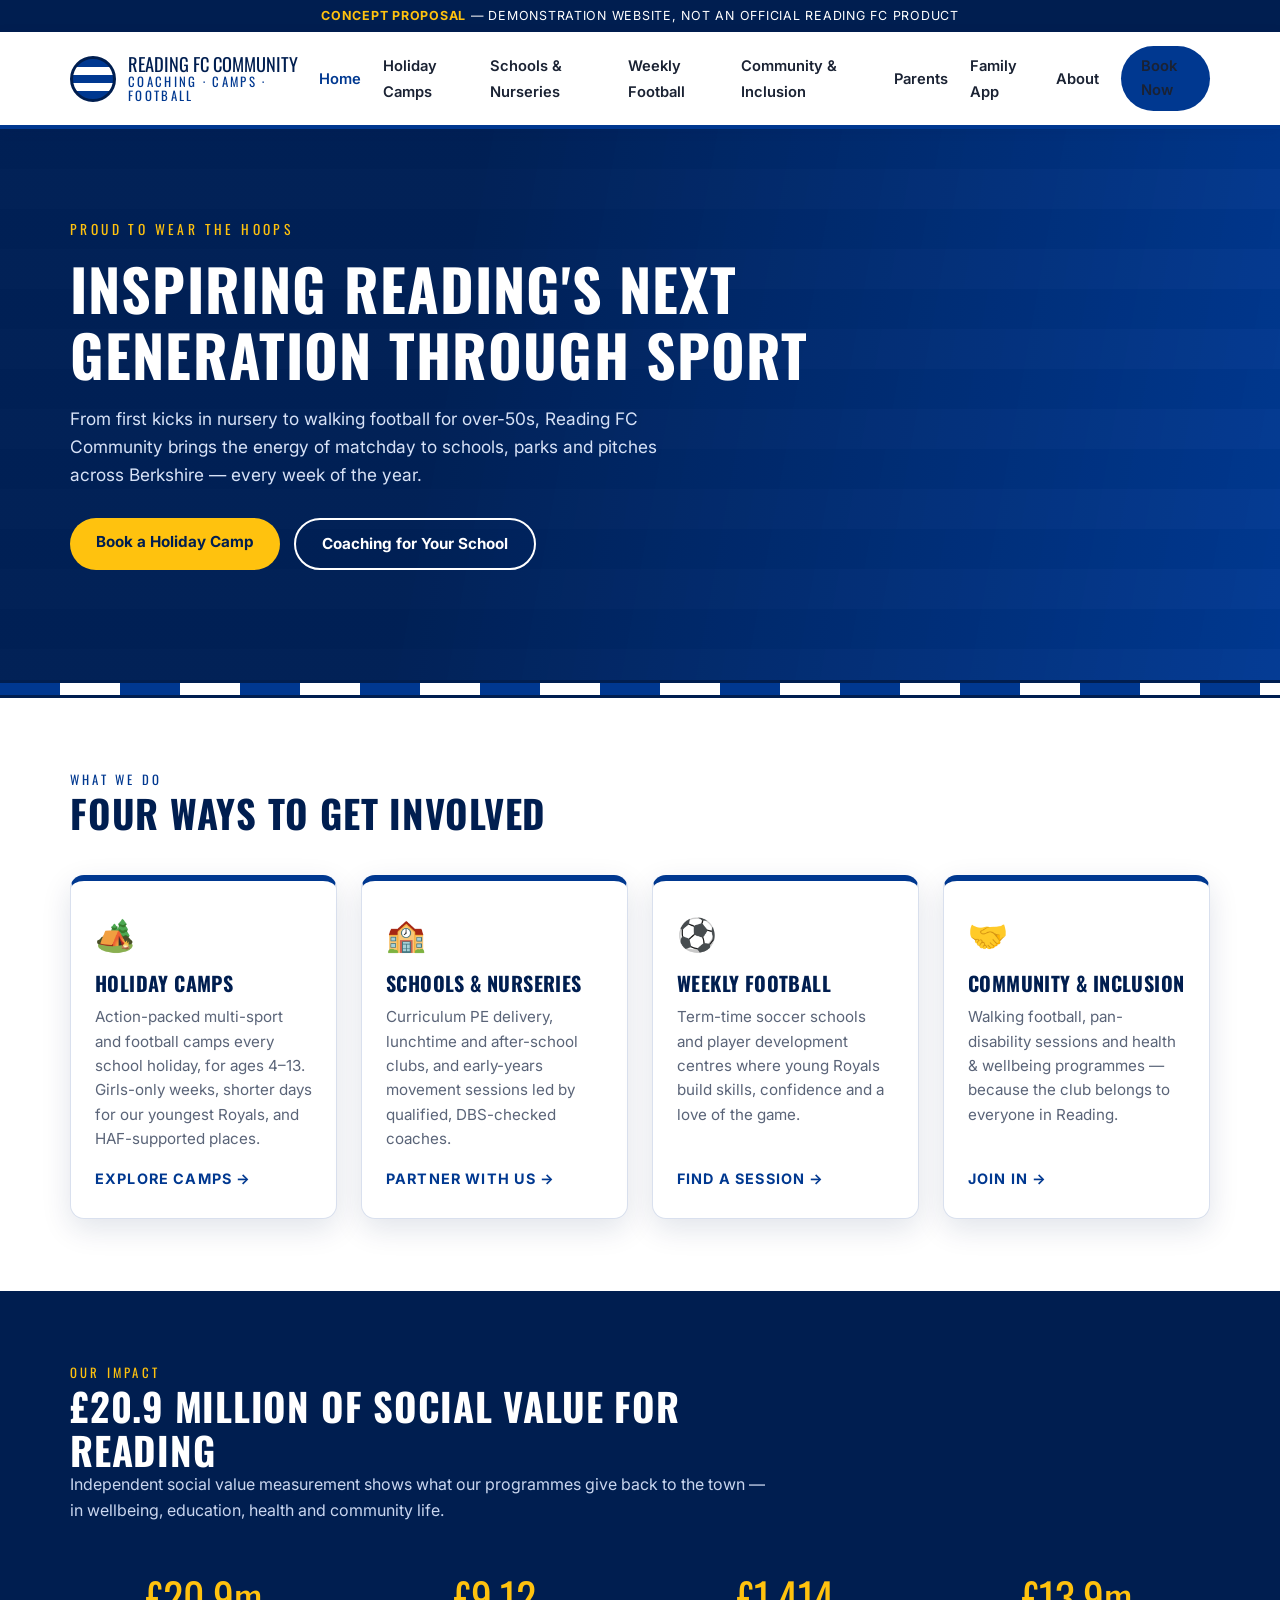
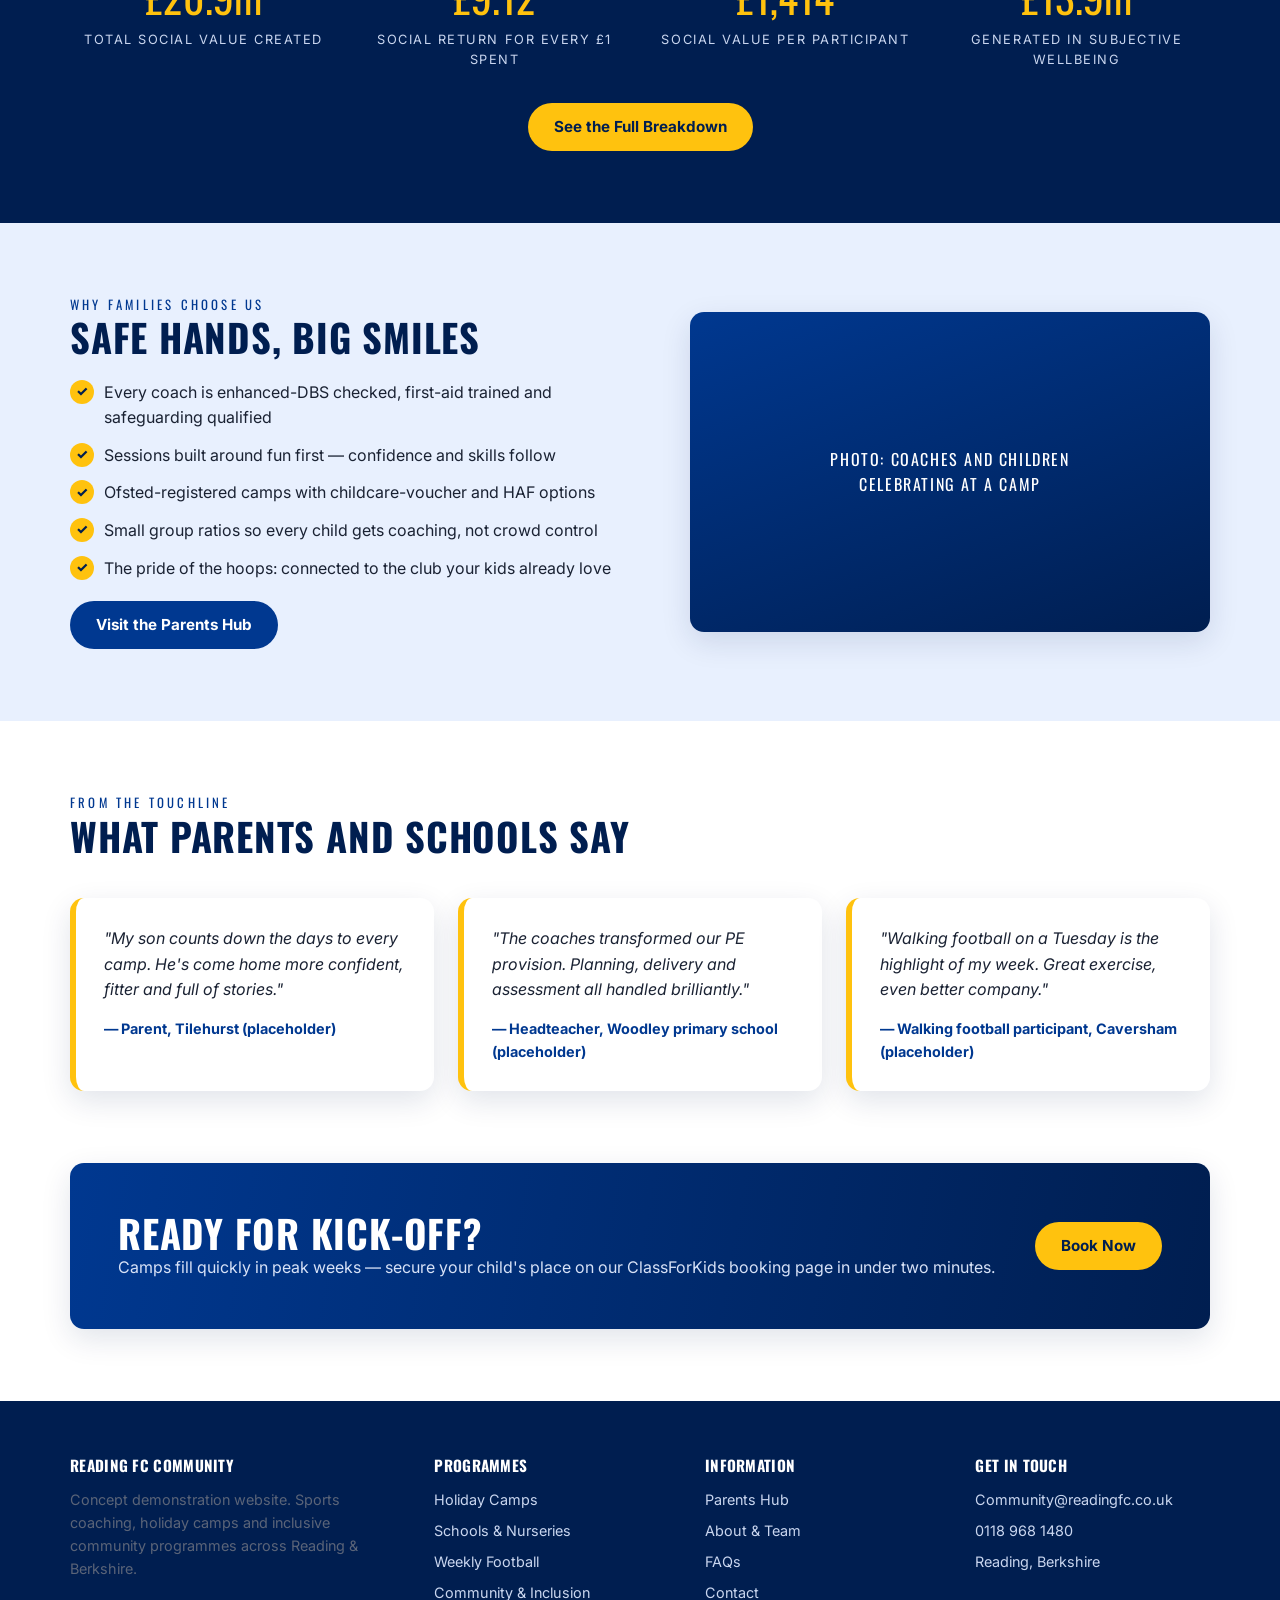
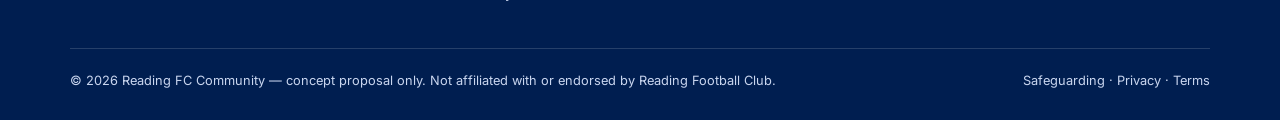
==== commit 142a070a: "Add Reading social value impact figures to homepage and About page Co-Authored-By: Claude Fable 5 <n" ====
--- a/index.html
+++ b/index.html
@@ -83,12 +83,20 @@
 
   <section class="section-navy">
     <div class="container">
+      <div class="section-head">
+        <p class="kicker">Our impact</p>
+        <h2>£20.9 million of social value for Reading</h2>
+        <p>Independent social value measurement shows what our programmes give back to the town — in wellbeing, education, health and community life.</p>
+      </div>
       <div class="stats">
-        <div class="stat"><div class="num">1,000s</div><div class="label">Children coached every week</div></div>
-        <div class="stat"><div class="num">50</div><div class="label">Schools we work in</div></div>
-        <div class="stat"><div class="num">Every holiday</div><div class="label">Camps across Berkshire</div></div>
-        <div class="stat"><div class="num">100%</div><div class="label">DBS-checked coaches</div></div>
-      </div>
+        <div class="stat"><div class="num">£20.9m</div><div class="label">Total social value created</div></div>
+        <div class="stat"><div class="num">£9.12</div><div class="label">Social return for every £1 spent</div></div>
+        <div class="stat"><div class="num">£1,414</div><div class="label">Social value per participant</div></div>
+        <div class="stat"><div class="num">£13.9m</div><div class="label">Generated in subjective wellbeing</div></div>
+      </div>
+      <p style="text-align:center; margin-top:32px;">
+        <a class="btn btn-primary" href="about.html#impact">See the Full Breakdown</a>
+      </p>
     </div>
   </section>
 
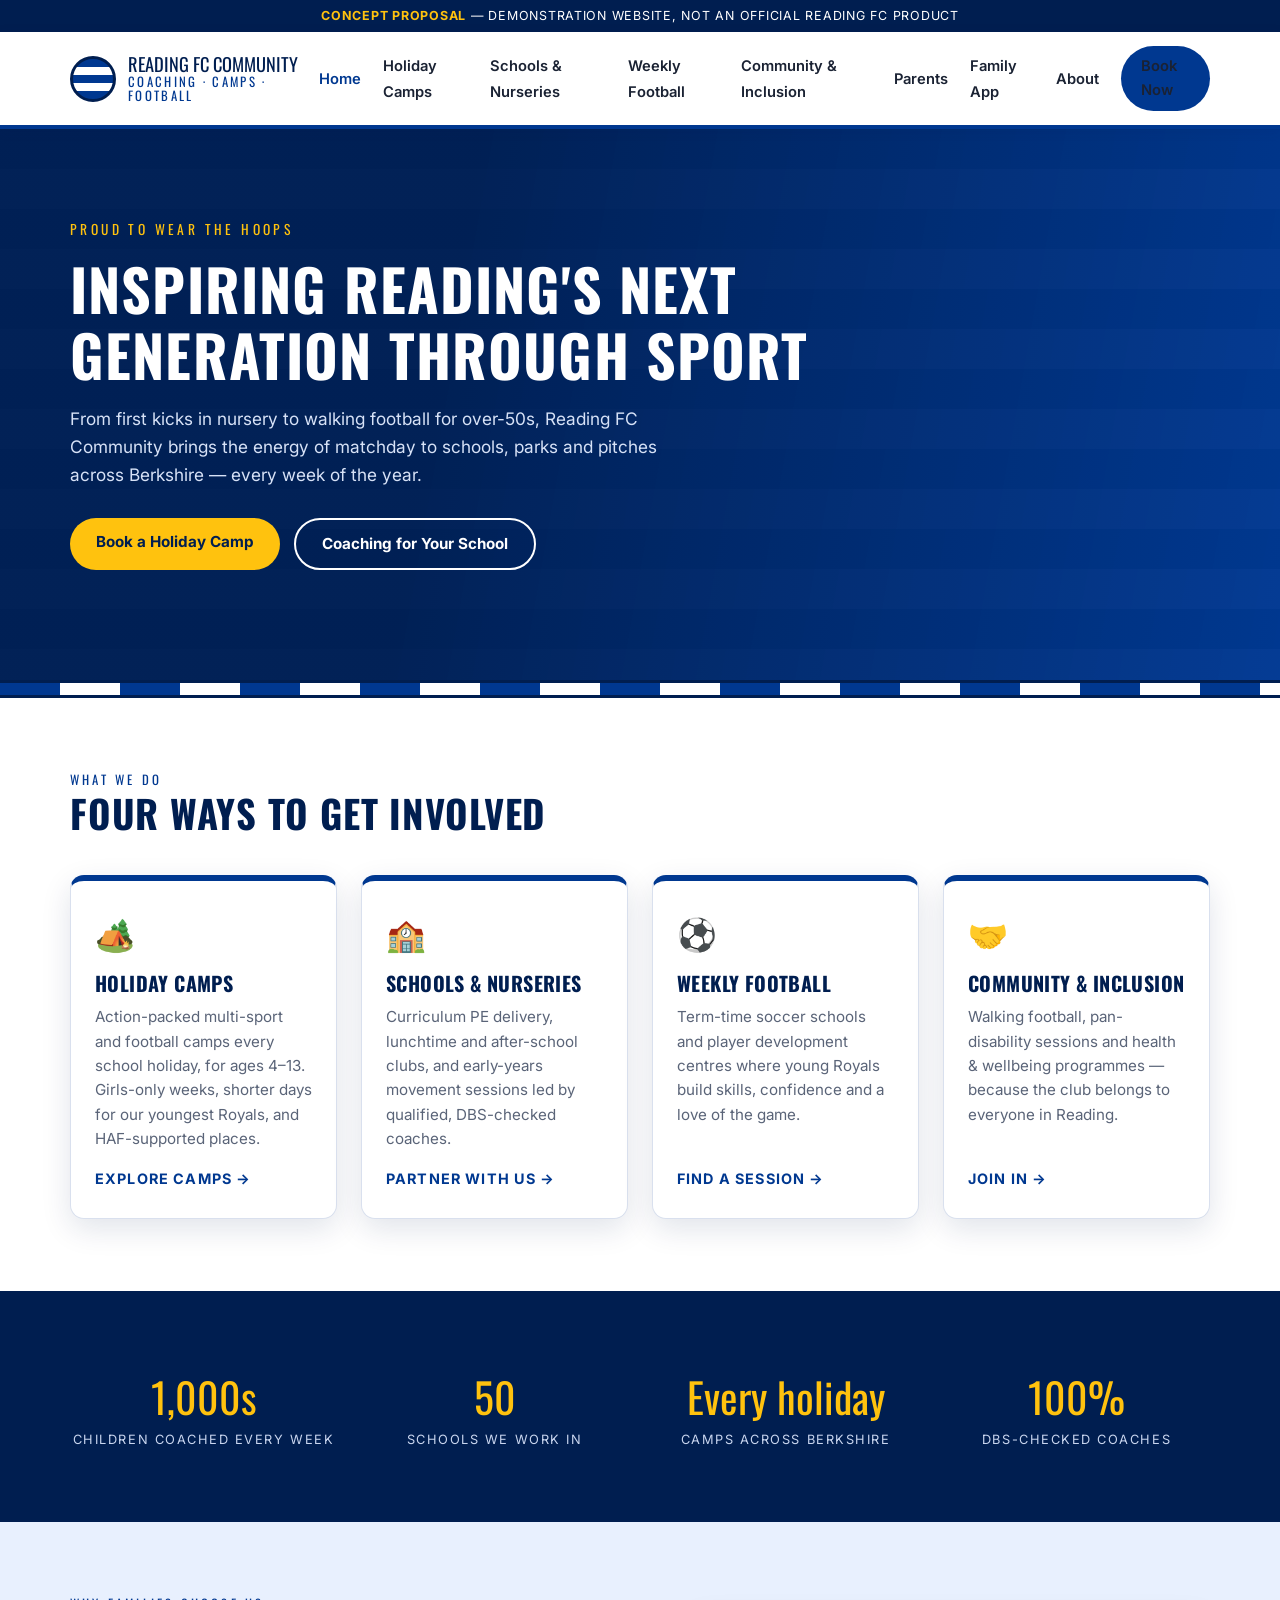
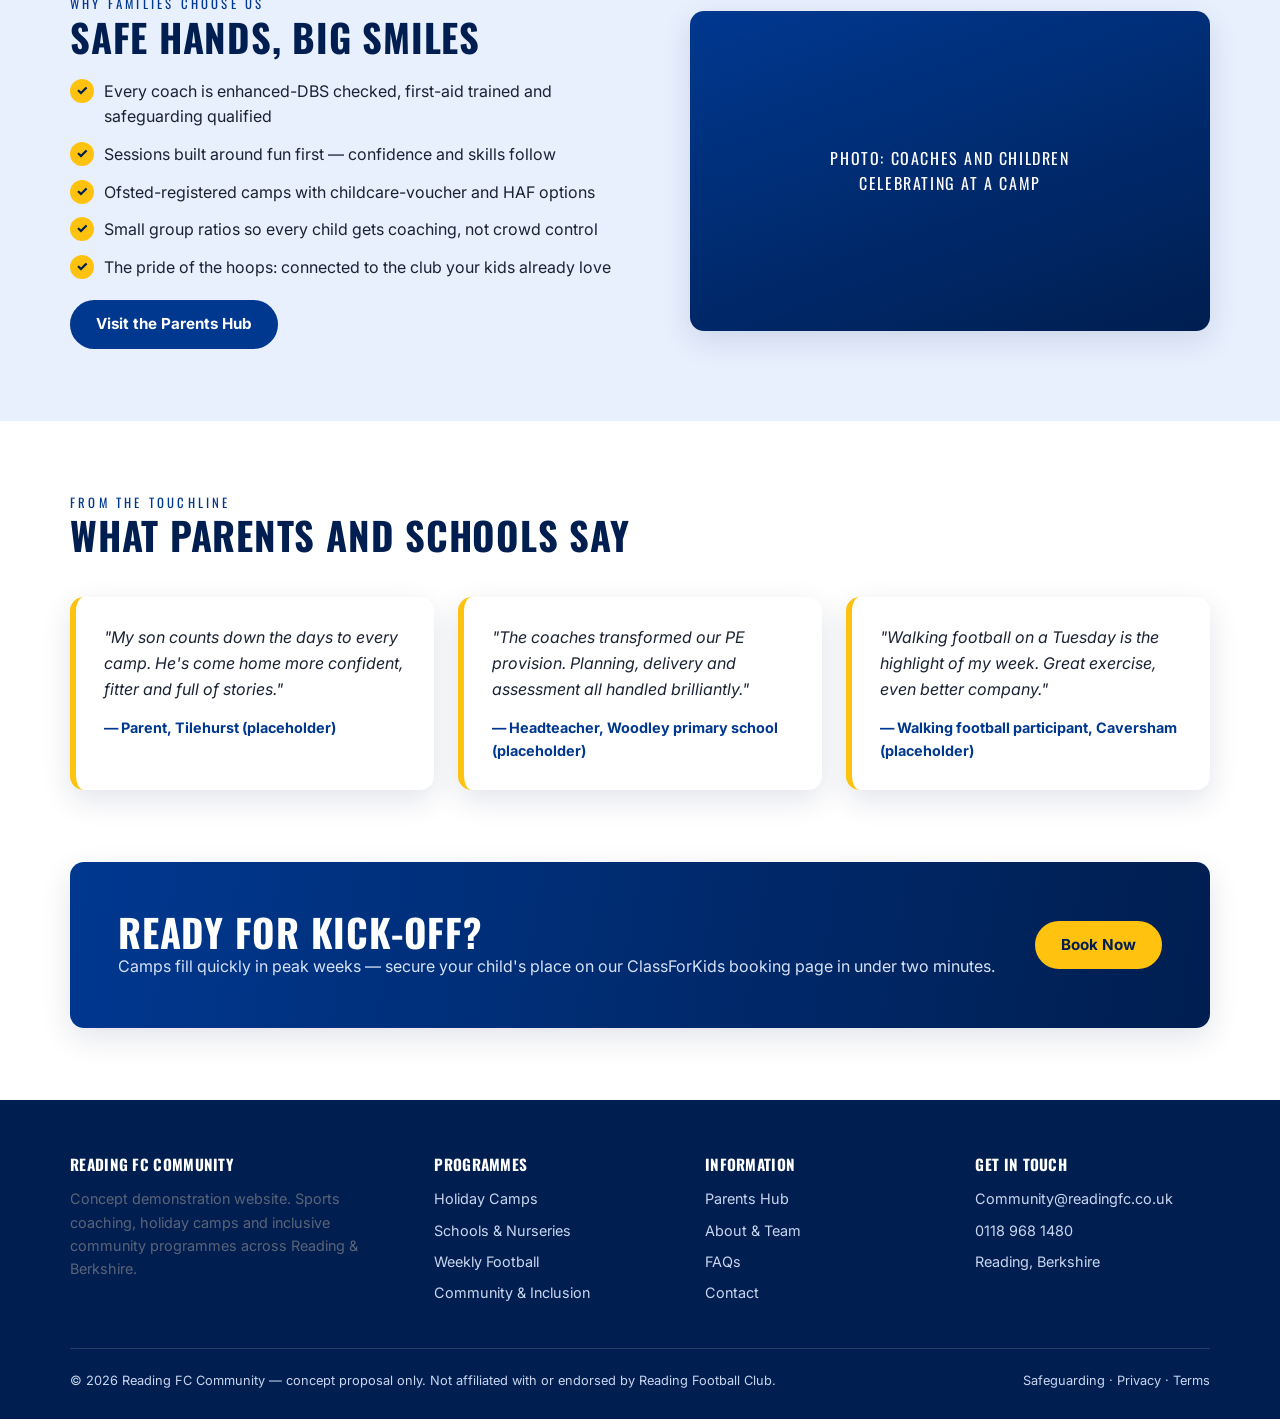
==== commit 24a76128: "Revert "Merge pull request #4: Add Reading social value impact figures" This reverts commit f6d0df69" ====
--- a/index.html
+++ b/index.html
@@ -83,20 +83,12 @@
 
   <section class="section-navy">
     <div class="container">
-      <div class="section-head">
-        <p class="kicker">Our impact</p>
-        <h2>£20.9 million of social value for Reading</h2>
-        <p>Independent social value measurement shows what our programmes give back to the town — in wellbeing, education, health and community life.</p>
+      <div class="stats">
+        <div class="stat"><div class="num">1,000s</div><div class="label">Children coached every week</div></div>
+        <div class="stat"><div class="num">50</div><div class="label">Schools we work in</div></div>
+        <div class="stat"><div class="num">Every holiday</div><div class="label">Camps across Berkshire</div></div>
+        <div class="stat"><div class="num">100%</div><div class="label">DBS-checked coaches</div></div>
       </div>
-      <div class="stats">
-        <div class="stat"><div class="num">£20.9m</div><div class="label">Total social value created</div></div>
-        <div class="stat"><div class="num">£9.12</div><div class="label">Social return for every £1 spent</div></div>
-        <div class="stat"><div class="num">£1,414</div><div class="label">Social value per participant</div></div>
-        <div class="stat"><div class="num">£13.9m</div><div class="label">Generated in subjective wellbeing</div></div>
-      </div>
-      <p style="text-align:center; margin-top:32px;">
-        <a class="btn btn-primary" href="about.html#impact">See the Full Breakdown</a>
-      </p>
     </div>
   </section>
 
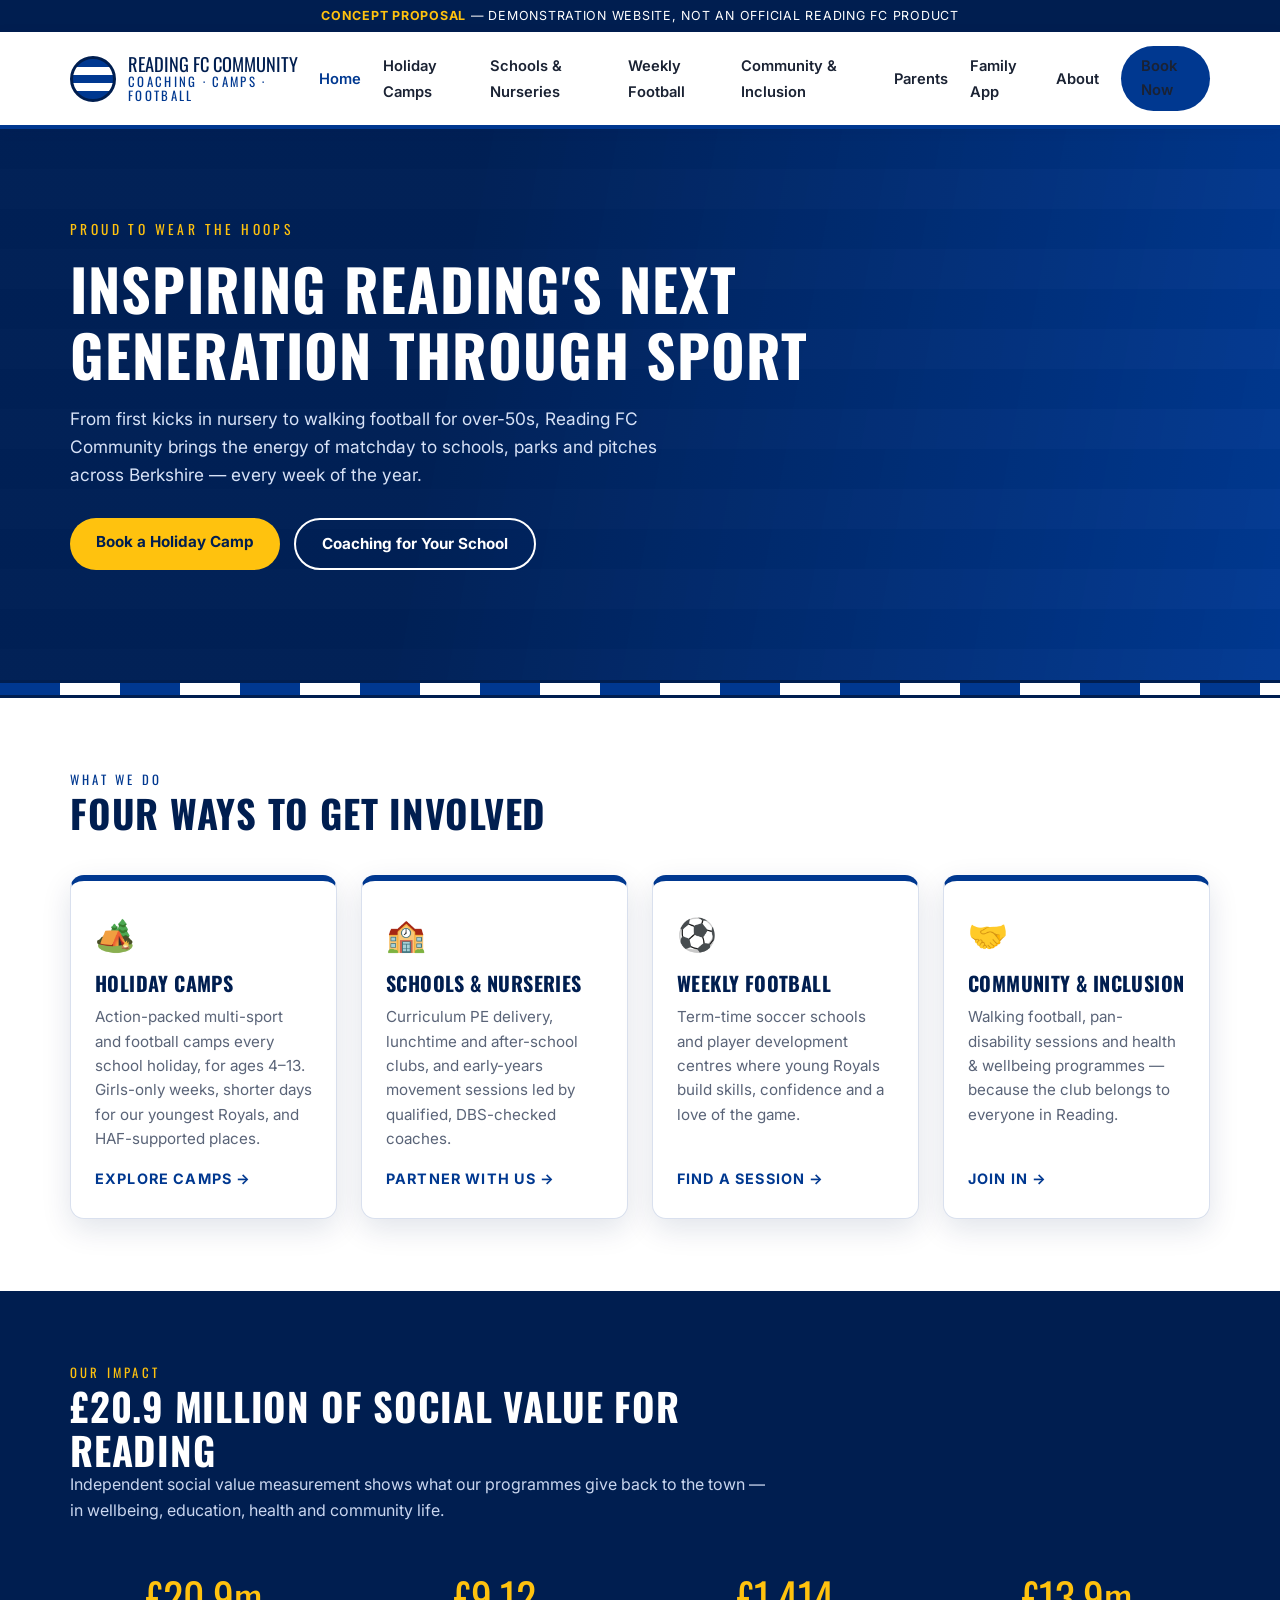
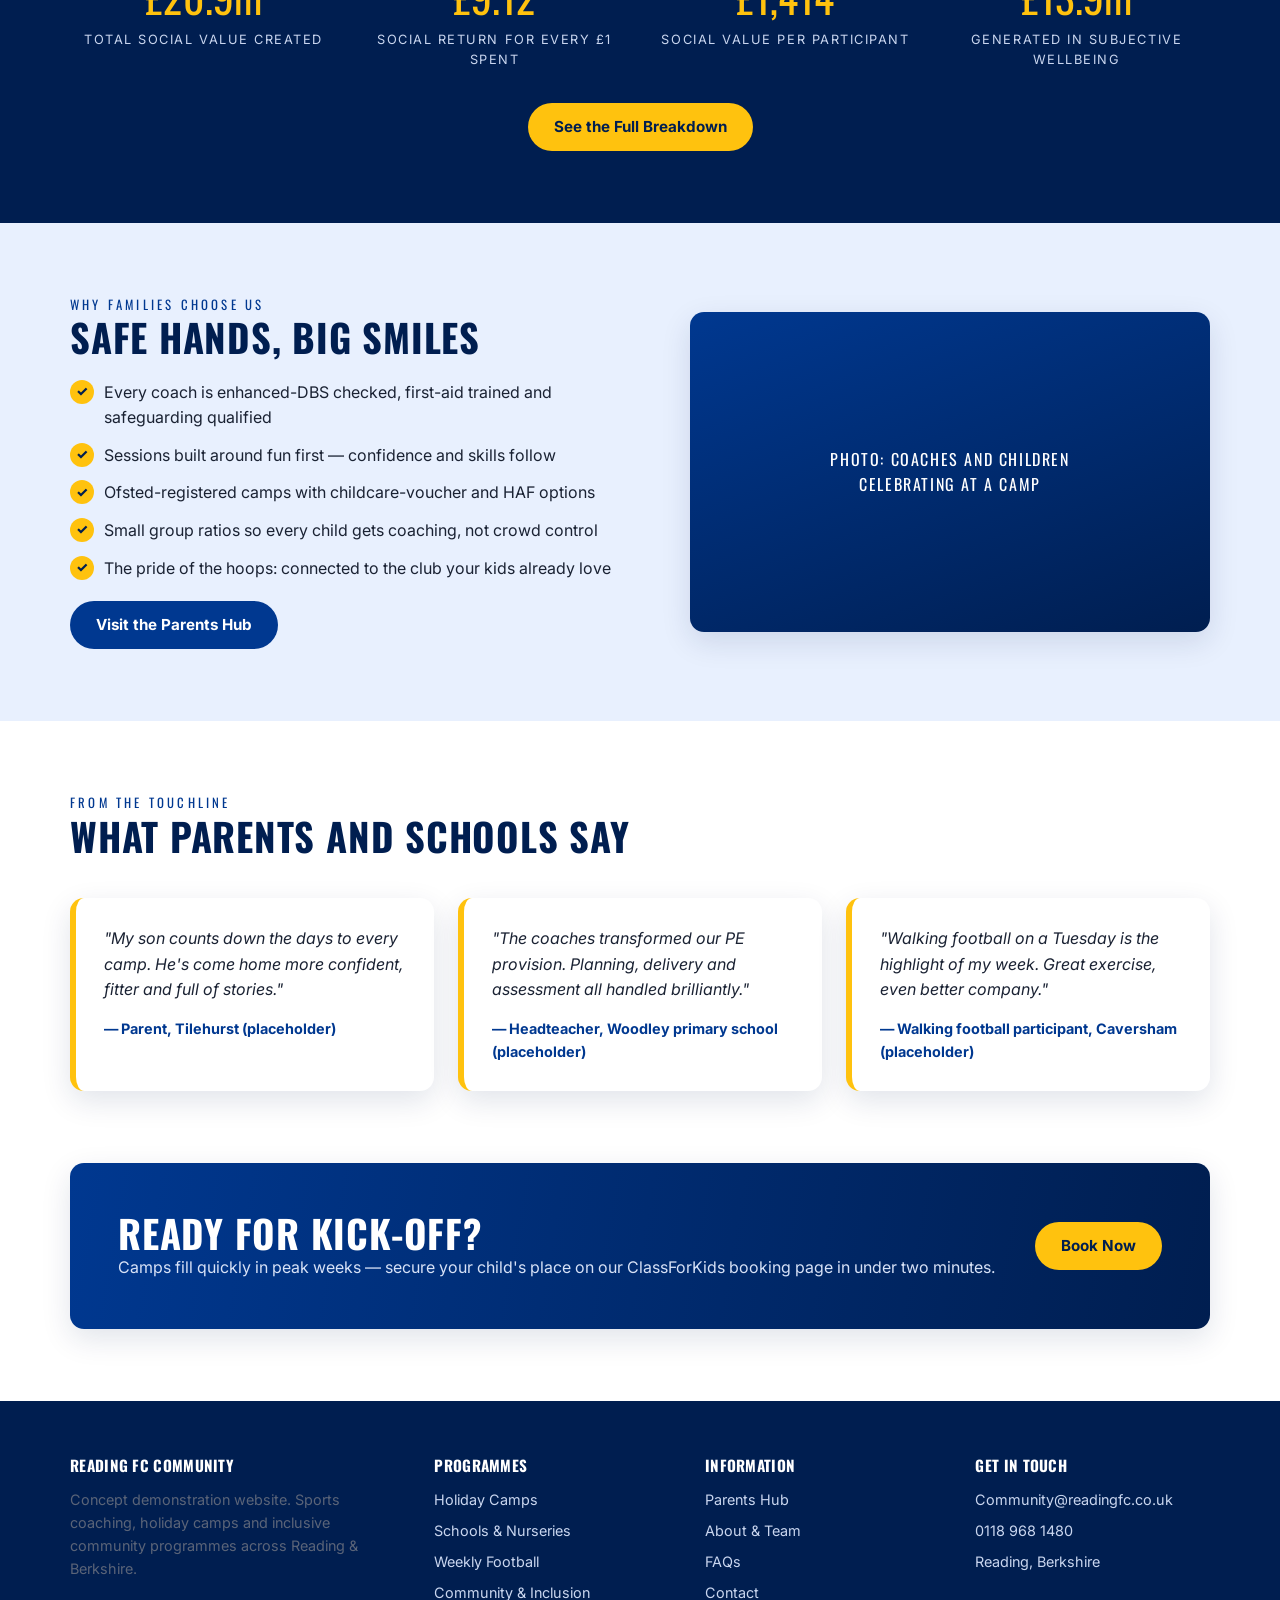
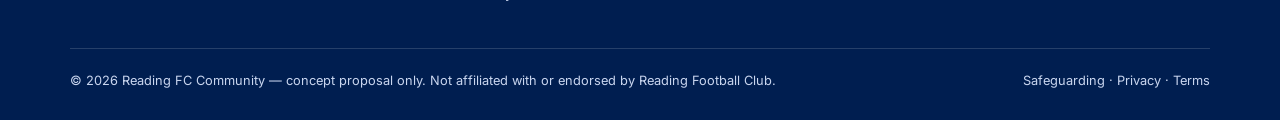
==== commit 60794bc7: "Restore social value figures for Netlify site; GitHub Pages now deploys from main only Co-Authored-B" ====
--- a/index.html
+++ b/index.html
@@ -83,12 +83,20 @@
 
   <section class="section-navy">
     <div class="container">
+      <div class="section-head">
+        <p class="kicker">Our impact</p>
+        <h2>£20.9 million of social value for Reading</h2>
+        <p>Independent social value measurement shows what our programmes give back to the town — in wellbeing, education, health and community life.</p>
+      </div>
       <div class="stats">
-        <div class="stat"><div class="num">1,000s</div><div class="label">Children coached every week</div></div>
-        <div class="stat"><div class="num">50</div><div class="label">Schools we work in</div></div>
-        <div class="stat"><div class="num">Every holiday</div><div class="label">Camps across Berkshire</div></div>
-        <div class="stat"><div class="num">100%</div><div class="label">DBS-checked coaches</div></div>
-      </div>
+        <div class="stat"><div class="num">£20.9m</div><div class="label">Total social value created</div></div>
+        <div class="stat"><div class="num">£9.12</div><div class="label">Social return for every £1 spent</div></div>
+        <div class="stat"><div class="num">£1,414</div><div class="label">Social value per participant</div></div>
+        <div class="stat"><div class="num">£13.9m</div><div class="label">Generated in subjective wellbeing</div></div>
+      </div>
+      <p style="text-align:center; margin-top:32px;">
+        <a class="btn btn-primary" href="about.html#impact">See the Full Breakdown</a>
+      </p>
     </div>
   </section>
 
